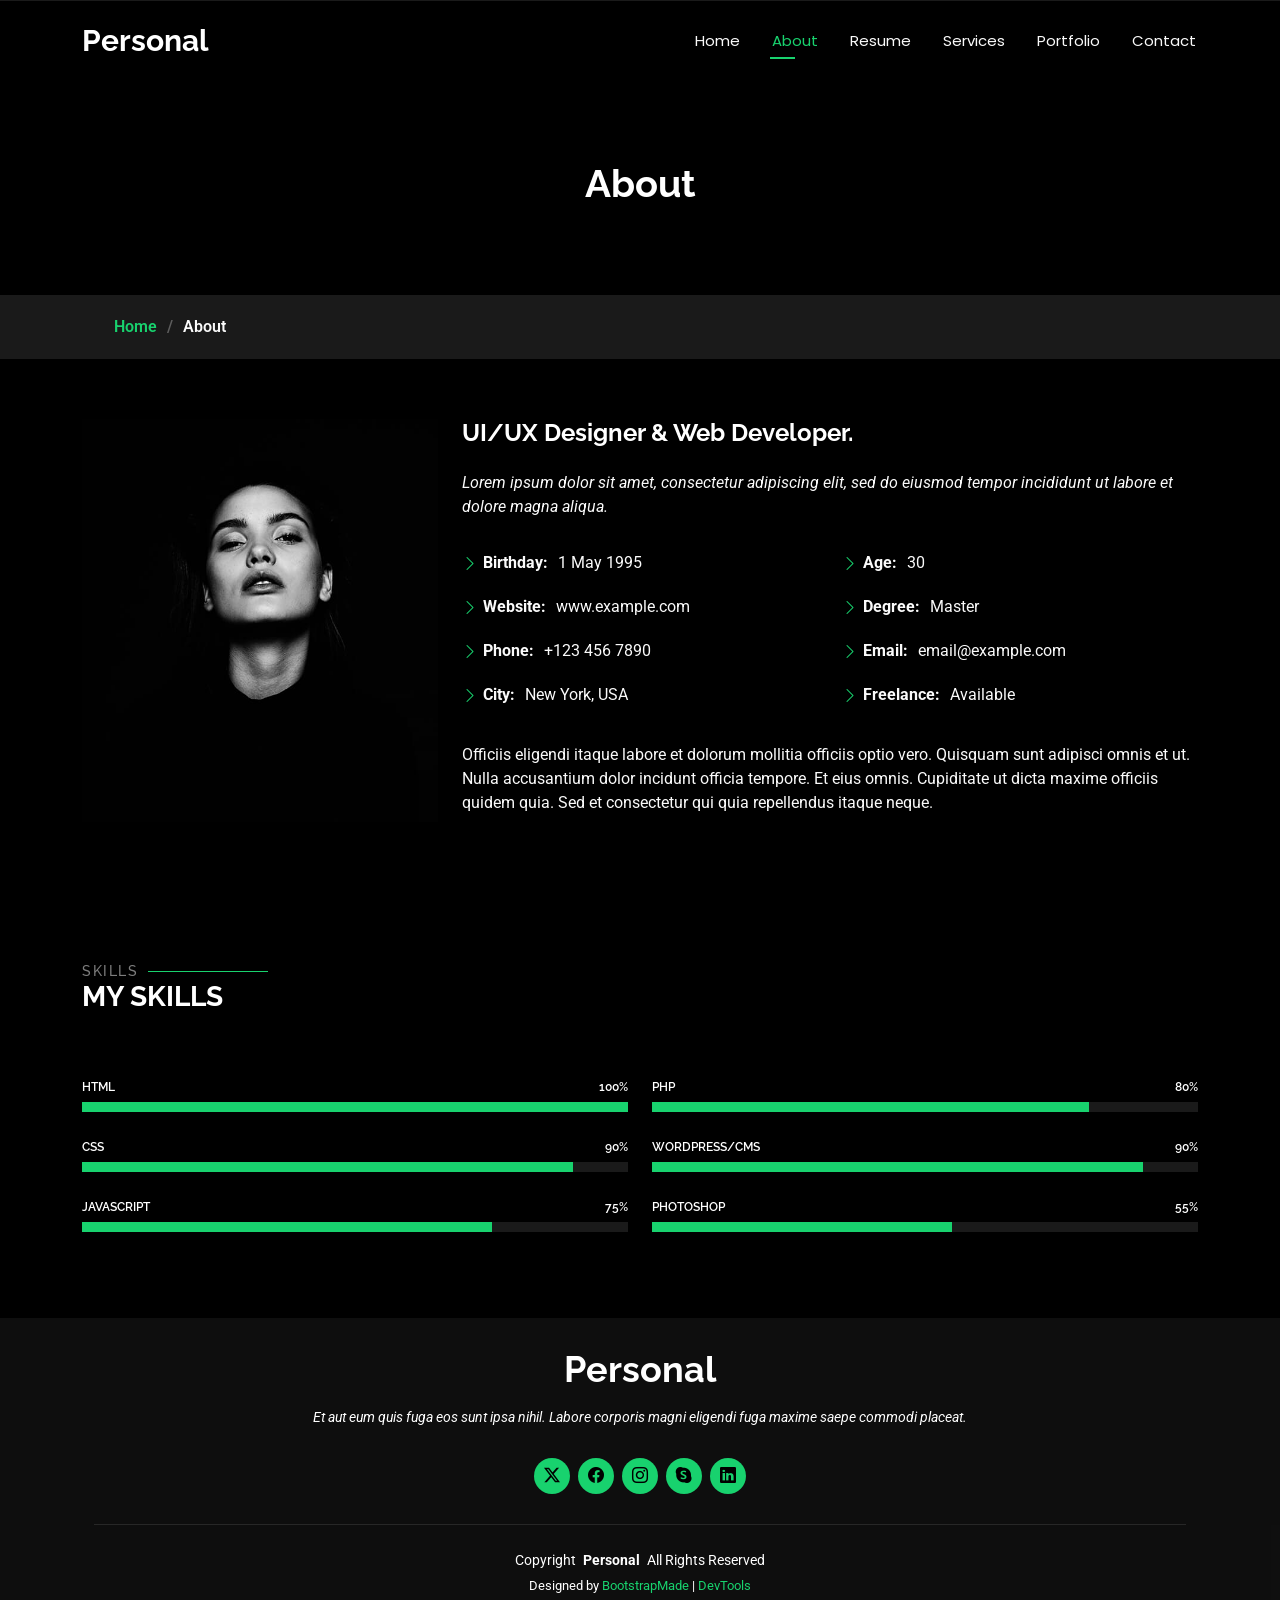
==== about.html @ 93c04d76 "oi; oi; oi" ====
<!DOCTYPE html>
<html lang="en">

<head>
  <meta charset="utf-8">
  <meta content="width=device-width, initial-scale=1.0" name="viewport">
  <title>About - Personal Bootstrap Template</title>
  <meta name="description" content="">
  <meta name="keywords" content="">

  <!-- Favicons -->
  <link href="assets/img/favicon.png" rel="icon">
  <link href="assets/img/apple-touch-icon.png" rel="apple-touch-icon">

  <!-- Fonts -->
  <link href="https://fonts.googleapis.com" rel="preconnect">
  <link href="https://fonts.gstatic.com" rel="preconnect" crossorigin>
  <link href="https://fonts.googleapis.com/css2?family=Roboto:ital,wght@0,100;0,300;0,400;0,500;0,700;0,900;1,100;1,300;1,400;1,500;1,700;1,900&family=Poppins:ital,wght@0,100;0,200;0,300;0,400;0,500;0,600;0,700;0,800;0,900;1,100;1,200;1,300;1,400;1,500;1,600;1,700;1,800;1,900&family=Raleway:ital,wght@0,100;0,200;0,300;0,400;0,500;0,600;0,700;0,800;0,900;1,100;1,200;1,300;1,400;1,500;1,600;1,700;1,800;1,900&display=swap" rel="stylesheet">

  <!-- Vendor CSS Files -->
  <link href="assets/vendor/bootstrap/css/bootstrap.min.css" rel="stylesheet">
  <link href="assets/vendor/bootstrap-icons/bootstrap-icons.css" rel="stylesheet">
  <link href="assets/vendor/aos/aos.css" rel="stylesheet">
  <link href="assets/vendor/swiper/swiper-bundle.min.css" rel="stylesheet">
  <link href="assets/vendor/glightbox/css/glightbox.min.css" rel="stylesheet">

  <!-- Main CSS File -->
  <link href="assets/css/main.css" rel="stylesheet">

  <!-- =======================================================
  * Template Name: Personal
  * Template URL: https://bootstrapmade.com/personal-free-resume-bootstrap-template/
  * Updated: Mar 05 2025 with Bootstrap v5.3.3
  * Author: BootstrapMade.com
  * License: https://bootstrapmade.com/license/
  ======================================================== -->
</head>

<body class="about-page">

  <header id="header" class="header d-flex align-items-center fixed-top">
    <div class="container-fluid container-xl position-relative d-flex align-items-center justify-content-between">

      <a href="index.html" class="logo d-flex align-items-center">
        <!-- Uncomment the line below if you also wish to use an image logo -->
        <!-- <img src="assets/img/logo.webp" alt=""> -->
        <h1 class="sitename">Personal</h1>
      </a>

      <nav id="navmenu" class="navmenu">
        <ul>
          <li><a href="index.html">Home</a></li>
          <li><a href="about.html" class="active">About</a></li>
          <li><a href="resume.html">Resume</a></li>
          <li><a href="services.html">Services</a></li>
          <li><a href="portfolio.html">Portfolio</a></li>
          <li><a href="contact.html">Contact</a></li>
        </ul>
        <i class="mobile-nav-toggle d-xl-none bi bi-list"></i>
      </nav>

    </div>
  </header>

  <main class="main">

    <!-- Page Title -->
    <div class="page-title" data-aos="fade">
      <div class="heading">
        <div class="container">
          <div class="row d-flex justify-content-center text-center">
            <div class="col-lg-8">
              <h1>About</h1>
            </div>
          </div>
        </div>
      </div>
      <nav class="breadcrumbs">
        <div class="container">
          <ol>
            <li><a href="index.html">Home</a></li>
            <li class="current">About</li>
          </ol>
        </div>
      </nav>
    </div><!-- End Page Title -->

    <!-- About Section -->
    <section id="about" class="about section">

      <div class="container" data-aos="fade-up" data-aos-delay="100">

        <div class="row gy-4 justify-content-center">
          <div class="col-lg-4">
            <img src="assets/img/profile-img.jpg" class="img-fluid" alt="">
          </div>
          <div class="col-lg-8 content">
            <h2>UI/UX Designer &amp; Web Developer.</h2>
            <p class="fst-italic py-3">
              Lorem ipsum dolor sit amet, consectetur adipiscing elit, sed do eiusmod tempor incididunt ut labore et dolore
              magna aliqua.
            </p>
            <div class="row">
              <div class="col-lg-6">
                <ul>
                  <li><i class="bi bi-chevron-right"></i> <strong>Birthday:</strong> <span>1 May 1995</span></li>
                  <li><i class="bi bi-chevron-right"></i> <strong>Website:</strong> <span>www.example.com</span></li>
                  <li><i class="bi bi-chevron-right"></i> <strong>Phone:</strong> <span>+123 456 7890</span></li>
                  <li><i class="bi bi-chevron-right"></i> <strong>City:</strong> <span>New York, USA</span></li>
                </ul>
              </div>
              <div class="col-lg-6">
                <ul>
                  <li><i class="bi bi-chevron-right"></i> <strong>Age:</strong> <span>30</span></li>
                  <li><i class="bi bi-chevron-right"></i> <strong>Degree:</strong> <span>Master</span></li>
                  <li><i class="bi bi-chevron-right"></i> <strong>Email:</strong> <span>email@example.com</span></li>
                  <li><i class="bi bi-chevron-right"></i> <strong>Freelance:</strong> <span>Available</span></li>
                </ul>
              </div>
            </div>
            <p class="py-3">
              Officiis eligendi itaque labore et dolorum mollitia officiis optio vero. Quisquam sunt adipisci omnis et ut. Nulla accusantium dolor incidunt officia tempore. Et eius omnis.
              Cupiditate ut dicta maxime officiis quidem quia. Sed et consectetur qui quia repellendus itaque neque.
            </p>
          </div>
        </div>

      </div>

    </section><!-- /About Section -->

    <!-- Skills Section -->
    <section id="skills" class="skills section">

      <!-- Section Title -->
      <div class="container section-title" data-aos="fade-up">
        <h2>Skills</h2>
        <div><span>My</span> <span class="description-title">Skills</span></div>
      </div><!-- End Section Title -->

      <div class="container" data-aos="fade-up" data-aos-delay="100">

        <div class="row skills-content skills-animation">

          <div class="col-lg-6">

            <div class="progress">
              <span class="skill"><span>HTML</span> <i class="val">100%</i></span>
              <div class="progress-bar-wrap">
                <div class="progress-bar" role="progressbar" aria-valuenow="100" aria-valuemin="0" aria-valuemax="100"></div>
              </div>
            </div><!-- End Skills Item -->

            <div class="progress">
              <span class="skill"><span>CSS</span> <i class="val">90%</i></span>
              <div class="progress-bar-wrap">
                <div class="progress-bar" role="progressbar" aria-valuenow="90" aria-valuemin="0" aria-valuemax="100"></div>
              </div>
            </div><!-- End Skills Item -->

            <div class="progress">
              <span class="skill"><span>JavaScript</span> <i class="val">75%</i></span>
              <div class="progress-bar-wrap">
                <div class="progress-bar" role="progressbar" aria-valuenow="75" aria-valuemin="0" aria-valuemax="100"></div>
              </div>
            </div><!-- End Skills Item -->

          </div>

          <div class="col-lg-6">

            <div class="progress">
              <span class="skill"><span>PHP</span> <i class="val">80%</i></span>
              <div class="progress-bar-wrap">
                <div class="progress-bar" role="progressbar" aria-valuenow="80" aria-valuemin="0" aria-valuemax="100"></div>
              </div>
            </div><!-- End Skills Item -->

            <div class="progress">
              <span class="skill"><span>WordPress/CMS</span> <i class="val">90%</i></span>
              <div class="progress-bar-wrap">
                <div class="progress-bar" role="progressbar" aria-valuenow="90" aria-valuemin="0" aria-valuemax="100"></div>
              </div>
            </div><!-- End Skills Item -->

            <div class="progress">
              <span class="skill"><span>Photoshop</span> <i class="val">55%</i></span>
              <div class="progress-bar-wrap">
                <div class="progress-bar" role="progressbar" aria-valuenow="55" aria-valuemin="0" aria-valuemax="100"></div>
              </div>
            </div><!-- End Skills Item -->

          </div>

        </div>

      </div>

    </section><!-- /Skills Section -->

  </main>

  <footer id="footer" class="footer dark-background">
    <div class="container">
      <h3 class="sitename">Personal</h3>
      <p>Et aut eum quis fuga eos sunt ipsa nihil. Labore corporis magni eligendi fuga maxime saepe commodi placeat.</p>
      <div class="social-links d-flex justify-content-center">
        <a href=""><i class="bi bi-twitter-x"></i></a>
        <a href=""><i class="bi bi-facebook"></i></a>
        <a href=""><i class="bi bi-instagram"></i></a>
        <a href=""><i class="bi bi-skype"></i></a>
        <a href=""><i class="bi bi-linkedin"></i></a>
      </div>
      <div class="container">
        <div class="copyright">
          <span>Copyright</span> <strong class="px-1 sitename">Personal</strong> <span>All Rights Reserved</span>
        </div>
        <div class="credits">
          <!-- All the links in the footer should remain intact. -->
          <!-- You can delete the links only if you've purchased the pro version. -->
          <!-- Licensing information: https://bootstrapmade.com/license/ -->
          <!-- Purchase the pro version with working PHP/AJAX contact form: [buy-url] -->
          Designed by <a href="https://bootstrapmade.com/">BootstrapMade</a> | <a href="https://bootstrapmade.com/tools/">DevTools</a>
        </div>
      </div>
    </div>
  </footer>

  <!-- Scroll Top -->
  <a href="#" id="scroll-top" class="scroll-top d-flex align-items-center justify-content-center"><i class="bi bi-arrow-up-short"></i></a>

  <!-- Preloader -->
  <div id="preloader"></div>

  <!-- Vendor JS Files -->
  <script src="assets/vendor/bootstrap/js/bootstrap.bundle.min.js"></script>
  <script src="assets/vendor/php-email-form/validate.js"></script>
  <script src="assets/vendor/aos/aos.js"></script>
  <script src="assets/vendor/typed.js/typed.umd.js"></script>
  <script src="assets/vendor/purecounter/purecounter_vanilla.js"></script>
  <script src="assets/vendor/waypoints/noframework.waypoints.js"></script>
  <script src="assets/vendor/swiper/swiper-bundle.min.js"></script>
  <script src="assets/vendor/glightbox/js/glightbox.min.js"></script>
  <script src="assets/vendor/imagesloaded/imagesloaded.pkgd.min.js"></script>
  <script src="assets/vendor/isotope-layout/isotope.pkgd.min.js"></script>

  <!-- Main JS File -->
  <script src="assets/js/main.js"></script>

</body>

</html>
---- assets/css/main.css ----
/**
* Template Name: Personal
* Template URL: https://bootstrapmade.com/personal-free-resume-bootstrap-template/
* Updated: Mar 05 2025 with Bootstrap v5.3.3
* Author: BootstrapMade.com
* License: https://bootstrapmade.com/license/
*/

/*--------------------------------------------------------------
# Font & Color Variables
# Help: https://bootstrapmade.com/color-system/
--------------------------------------------------------------*/
/* Fonts */
:root {
  --default-font: "Roboto",  system-ui, -apple-system, "Segoe UI", Roboto, "Helvetica Neue", Arial, "Noto Sans", "Liberation Sans", sans-serif, "Apple Color Emoji", "Segoe UI Emoji", "Segoe UI Symbol", "Noto Color Emoji";
  --heading-font: "Raleway",  sans-serif;
  --nav-font: "Poppins",  sans-serif;
}

/* Global Colors - The following color variables are used throughout the website. Updating them here will change the color scheme of the entire website */
:root { 
  --background-color: #000000; /* Background color for the entire website, including individual sections */
  --default-color: #fafafa; /* Default color used for the majority of the text content across the entire website */
  --heading-color: #ffffff; /* Color for headings, subheadings and title throughout the website */
  --accent-color: #18d26e; /* Accent color that represents your brand on the website. It's used for buttons, links, and other elements that need to stand out */
  --surface-color: #1a1a1a; /* The surface color is used as a background of boxed elements within sections, such as cards, icon boxes, or other elements that require a visual separation from the global background. */
  --contrast-color: #000000; /* Contrast color for text, ensuring readability against backgrounds of accent, heading, or default colors. */
}

/* Nav Menu Colors - The following color variables are used specifically for the navigation menu. They are separate from the global colors to allow for more customization options */
:root {
  --nav-color: #fafafa;  /* The default color of the main navmenu links */
  --nav-hover-color: #18d26e; /* Applied to main navmenu links when they are hovered over or active */
  --nav-mobile-background-color: #1a1a1a; /* Used as the background color for mobile navigation menu */
  --nav-dropdown-background-color: #1a1a1a; /* Used as the background color for dropdown items that appear when hovering over primary navigation items */
  --nav-dropdown-color: #fafafa; /* Used for navigation links of the dropdown items in the navigation menu. */
  --nav-dropdown-hover-color: #18d26e; /* Similar to --nav-hover-color, this color is applied to dropdown navigation links when they are hovered over. */
}

/* Color Presets - These classes override global colors when applied to any section or element, providing reuse of the sam color scheme. */

.light-background {
  --background-color: #1a1a1a;
  --surface-color: #343434;
}

.dark-background {
  --background-color: rgba(15, 15, 15, 0.975);
  --default-color: #ffffff;
  --heading-color: #ffffff;
  --surface-color: #292929f9;
  --contrast-color: #000000;
}

/* Smooth scroll */
:root {
  scroll-behavior: smooth;
}

/*--------------------------------------------------------------
# General Styling & Shared Classes
--------------------------------------------------------------*/
body {
  color: var(--default-color);
  background-color: var(--background-color);
  font-family: var(--default-font);
}

a {
  color: var(--accent-color);
  text-decoration: none;
  transition: 0.3s;
}

a:hover {
  color: color-mix(in srgb, var(--accent-color), transparent 25%);
  text-decoration: none;
}

h1,
h2,
h3,
h4,
h5,
h6 {
  color: var(--heading-color);
  font-family: var(--heading-font);
}

/* PHP Email Form Messages
------------------------------*/
.php-email-form .error-message {
  display: none;
  background: #df1529;
  color: #ffffff;
  text-align: left;
  padding: 15px;
  margin-bottom: 24px;
  font-weight: 600;
}

.php-email-form .sent-message {
  display: none;
  color: #ffffff;
  background: #059652;
  text-align: center;
  padding: 15px;
  margin-bottom: 24px;
  font-weight: 600;
}

.php-email-form .loading {
  display: none;
  background: var(--surface-color);
  text-align: center;
  padding: 15px;
  margin-bottom: 24px;
}

.php-email-form .loading:before {
  content: "";
  display: inline-block;
  border-radius: 50%;
  width: 24px;
  height: 24px;
  margin: 0 10px -6px 0;
  border: 3px solid var(--accent-color);
  border-top-color: var(--surface-color);
  animation: php-email-form-loading 1s linear infinite;
}

@keyframes php-email-form-loading {
  0% {
    transform: rotate(0deg);
  }

  100% {
    transform: rotate(360deg);
  }
}

/*--------------------------------------------------------------
# Global Header
--------------------------------------------------------------*/
.header {
  --background-color: rgba(0, 0, 0, 0);
  color: var(--default-color);
  background-color: var(--background-color);
  padding: 15px 0;
  transition: all 0.5s;
  z-index: 997;
}

.header .logo {
  line-height: 1;
}

.header .logo img {
  max-height: 32px;
  margin-right: 8px;
}

.header .logo h1 {
  font-size: 30px;
  margin: 0;
  font-weight: 700;
  color: var(--heading-color);
}

.scrolled .header {
  box-shadow: 0px 0 18px rgba(0, 0, 0, 0.1);
}

/* Global Header on Scroll
------------------------------*/
.scrolled .header {
  --background-color: rgba(0, 0, 0, 0.8);
}

/*--------------------------------------------------------------
# Navigation Menu
--------------------------------------------------------------*/
/* Desktop Navigation */
@media (min-width: 1200px) {
  .navmenu {
    padding: 0;
  }

  .navmenu ul {
    margin: 0;
    padding: 0;
    display: flex;
    list-style: none;
    align-items: center;
  }

  .navmenu li {
    position: relative;
  }

  .navmenu>ul>li {
    white-space: nowrap;
    padding: 15px 14px;
  }

  .navmenu>ul>li:last-child {
    padding-right: 0;
  }

  .navmenu a,
  .navmenu a:focus {
    color: var(--nav-color);
    font-size: 15px;
    padding: 0 2px;
    font-family: var(--nav-font);
    font-weight: 400;
    display: flex;
    align-items: center;
    justify-content: space-between;
    white-space: nowrap;
    transition: 0.3s;
    position: relative;
  }

  .navmenu a i,
  .navmenu a:focus i {
    font-size: 12px;
    line-height: 0;
    margin-left: 5px;
    transition: 0.3s;
  }

  .navmenu>ul>li>a:before {
    content: "";
    position: absolute;
    height: 2px;
    bottom: -6px;
    left: 0;
    background-color: var(--nav-hover-color);
    visibility: hidden;
    width: 0px;
    transition: all 0.3s ease-in-out 0s;
  }

  .navmenu a:hover:before,
  .navmenu li:hover>a:before,
  .navmenu .active:before {
    visibility: visible;
    width: 25px;
  }

  .navmenu li:hover>a,
  .navmenu .active,
  .navmenu .active:focus {
    color: var(--nav-hover-color);
  }

  .navmenu .dropdown ul {
    margin: 0;
    padding: 10px 0;
    background: var(--nav-dropdown-background-color);
    display: block;
    position: absolute;
    visibility: hidden;
    left: 14px;
    top: 130%;
    opacity: 0;
    transition: 0.3s;
    border-radius: 4px;
    z-index: 99;
    box-shadow: 0px 0px 30px rgba(0, 0, 0, 0.1);
  }

  .navmenu .dropdown ul li {
    min-width: 200px;
  }

  .navmenu .dropdown ul a {
    padding: 10px 20px;
    font-size: 15px;
    text-transform: none;
    color: var(--nav-dropdown-color);
  }

  .navmenu .dropdown ul a i {
    font-size: 12px;
  }

  .navmenu .dropdown ul a:hover,
  .navmenu .dropdown ul .active:hover,
  .navmenu .dropdown ul li:hover>a {
    color: var(--nav-dropdown-hover-color);
  }

  .navmenu .dropdown:hover>ul {
    opacity: 1;
    top: 100%;
    visibility: visible;
  }

  .navmenu .dropdown .dropdown ul {
    top: 0;
    left: -90%;
    visibility: hidden;
  }

  .navmenu .dropdown .dropdown:hover>ul {
    opacity: 1;
    top: 0;
    left: -100%;
    visibility: visible;
  }
}

/* Mobile Navigation */
@media (max-width: 1199px) {
  .mobile-nav-toggle {
    color: var(--nav-color);
    font-size: 28px;
    line-height: 0;
    margin-right: 10px;
    cursor: pointer;
    transition: color 0.3s;
  }

  .navmenu {
    padding: 0;
    z-index: 9997;
  }

  .navmenu ul {
    display: none;
    list-style: none;
    position: absolute;
    inset: 60px 20px 20px 20px;
    padding: 10px 0;
    margin: 0;
    border-radius: 6px;
    background-color: var(--nav-mobile-background-color);
    border: 1px solid color-mix(in srgb, var(--default-color), transparent 90%);
    box-shadow: none;
    overflow-y: auto;
    transition: 0.3s;
    z-index: 9998;
  }

  .navmenu a,
  .navmenu a:focus {
    color: var(--nav-dropdown-color);
    padding: 10px 20px;
    font-family: var(--nav-font);
    font-size: 17px;
    font-weight: 500;
    display: flex;
    align-items: center;
    justify-content: space-between;
    white-space: nowrap;
    transition: 0.3s;
  }

  .navmenu a i,
  .navmenu a:focus i {
    font-size: 12px;
    line-height: 0;
    margin-left: 5px;
    width: 30px;
    height: 30px;
    display: flex;
    align-items: center;
    justify-content: center;
    border-radius: 50%;
    transition: 0.3s;
    background-color: color-mix(in srgb, var(--accent-color), transparent 90%);
  }

  .navmenu a i:hover,
  .navmenu a:focus i:hover {
    background-color: var(--accent-color);
    color: var(--contrast-color);
  }

  .navmenu a:hover,
  .navmenu .active,
  .navmenu .active:focus {
    color: var(--nav-dropdown-hover-color);
  }

  .navmenu .active i,
  .navmenu .active:focus i {
    background-color: var(--accent-color);
    color: var(--contrast-color);
    transform: rotate(180deg);
  }

  .navmenu .dropdown ul {
    position: static;
    display: none;
    z-index: 99;
    padding: 10px 0;
    margin: 10px 20px;
    background-color: var(--nav-dropdown-background-color);
    transition: all 0.5s ease-in-out;
  }

  .navmenu .dropdown ul ul {
    background-color: rgba(33, 37, 41, 0.1);
  }

  .navmenu .dropdown>.dropdown-active {
    display: block;
    background-color: rgba(33, 37, 41, 0.03);
  }

  .mobile-nav-active {
    overflow: hidden;
  }

  .mobile-nav-active .mobile-nav-toggle {
    color: #fff;
    position: absolute;
    font-size: 32px;
    top: 15px;
    right: 15px;
    margin-right: 0;
    z-index: 9999;
  }

  .mobile-nav-active .navmenu {
    position: fixed;
    overflow: hidden;
    inset: 0;
    background: rgba(33, 37, 41, 0.8);
    transition: 0.3s;
  }

  .mobile-nav-active .navmenu>ul {
    display: block;
  }
}

/*--------------------------------------------------------------
# Global Footer
--------------------------------------------------------------*/
.footer {
  color: var(--default-color);
  background-color: var(--background-color);
  font-size: 14px;
  text-align: center;
  padding: 30px 0;
  position: relative;
}

.footer h3 {
  font-size: 36px;
  font-weight: 700;
  position: relative;
  padding: 0;
  margin: 0 0 15px 0;
}

.footer p {
  font-size: 15;
  font-style: italic;
  padding: 0;
  margin: 0 0 30px 0;
}

.footer .social-links {
  margin: 0 0 30px 0;
}

.footer .social-links a {
  font-size: 16px;
  display: flex;
  align-items: center;
  justify-content: center;
  background: var(--accent-color);
  color: var(--contrast-color);
  line-height: 1;
  margin: 0 4px;
  border-radius: 50%;
  text-align: center;
  width: 36px;
  height: 36px;
  transition: 0.3s;
}

.footer .social-links a:hover {
  background: color-mix(in srgb, var(--accent-color), transparent 20%);
  text-decoration: none;
}

.footer .copyright {
  padding-top: 25px;
  border-top: 1px solid color-mix(in srgb, var(--default-color), transparent 90%);
}

.footer .credits {
  font-size: 13px;
  padding-top: 5px;
}

/*--------------------------------------------------------------
# Preloader
--------------------------------------------------------------*/
#preloader {
  position: fixed;
  inset: 0;
  z-index: 999999;
  overflow: hidden;
  background: var(--background-color);
  transition: all 0.6s ease-out;
}

#preloader:before {
  content: "";
  position: fixed;
  top: calc(50% - 30px);
  left: calc(50% - 30px);
  border: 6px solid #ffffff;
  border-color: var(--accent-color) transparent var(--accent-color) transparent;
  border-radius: 50%;
  width: 60px;
  height: 60px;
  animation: animate-preloader 1.5s linear infinite;
}

@keyframes animate-preloader {
  0% {
    transform: rotate(0deg);
  }

  100% {
    transform: rotate(360deg);
  }
}

/*--------------------------------------------------------------
# Scroll Top Button
--------------------------------------------------------------*/
.scroll-top {
  position: fixed;
  visibility: hidden;
  opacity: 0;
  right: 15px;
  bottom: -15px;
  z-index: 99999;
  background-color: var(--accent-color);
  width: 44px;
  height: 44px;
  border-radius: 50px;
  transition: all 0.4s;
}

.scroll-top i {
  font-size: 24px;
  color: var(--contrast-color);
  line-height: 0;
}

.scroll-top:hover {
  background-color: color-mix(in srgb, var(--accent-color), transparent 20%);
  color: var(--contrast-color);
}

.scroll-top.active {
  visibility: visible;
  opacity: 1;
  bottom: 15px;
}

/*--------------------------------------------------------------
# Disable aos animation delay on mobile devices
--------------------------------------------------------------*/
@media screen and (max-width: 768px) {
  [data-aos-delay] {
    transition-delay: 0 !important;
  }
}

/*--------------------------------------------------------------
# Global Page Titles & Breadcrumbs
--------------------------------------------------------------*/
.page-title {
  color: var(--default-color);
  background-color: var(--background-color);
  position: relative;
}

.page-title .heading {
  padding: 160px 0 80px 0;
  border-top: 1px solid color-mix(in srgb, var(--default-color), transparent 90%);
}

.page-title .heading h1 {
  font-size: 38px;
  font-weight: 700;
}

.page-title nav {
  background-color: color-mix(in srgb, var(--default-color), transparent 90%);
  padding: 20px 0;
}

.page-title nav ol {
  display: flex;
  flex-wrap: wrap;
  list-style: none;
  margin: 0;
  font-size: 16px;
  font-weight: 600;
}

.page-title nav ol li+li {
  padding-left: 10px;
}

.page-title nav ol li+li::before {
  content: "/";
  display: inline-block;
  padding-right: 10px;
  color: color-mix(in srgb, var(--default-color), transparent 70%);
}

/*--------------------------------------------------------------
# Global Sections
--------------------------------------------------------------*/
section,
.section {
  color: var(--default-color);
  background-color: var(--background-color);
  padding: 60px 0;
  scroll-margin-top: 100px;
  overflow: clip;
}

@media (max-width: 1199px) {

  section,
  .section {
    scroll-margin-top: 66px;
  }
}

/*--------------------------------------------------------------
# Global Section Titles
--------------------------------------------------------------*/
.section-title {
  padding-bottom: 60px;
  position: relative;
}

.section-title h2 {
  font-size: 14px;
  font-weight: 500;
  padding: 0;
  line-height: 1px;
  margin: 0;
  letter-spacing: 1.5px;
  text-transform: uppercase;
  color: color-mix(in srgb, var(--default-color), transparent 50%);
  position: relative;
}

.section-title h2::after {
  content: "";
  width: 120px;
  height: 1px;
  display: inline-block;
  background: var(--accent-color);
  margin: 4px 10px;
}

.section-title div {
  color: var(--heading-color);
  margin: 0;
  margin: 0;
  font-size: 28px;
  font-weight: 700;
  text-transform: uppercase;
  font-family: var(--heading-font);
}

/*--------------------------------------------------------------
# Hero Section
--------------------------------------------------------------*/
.hero {
  width: 100%;
  min-height: 100vh;
  position: relative;
  padding: 80px 0;
  display: flex;
  align-items: center;
  justify-content: center;
}

.hero img {
  position: absolute;
  inset: 0;
  display: block;
  width: 100%;
  height: 100%;
  object-fit: cover;
  z-index: 1;
}

.hero .container {
  position: relative;
  z-index: 3;
}

.hero h2 {
  margin: 0;
  font-size: 64px;
  font-weight: 700;
}

.hero p {
  margin: 5px 0 0 0;
  font-size: 26px;
}

.hero p span {
  letter-spacing: 1px;
  border-bottom: 2px solid var(--accent-color);
}

.hero .social-links {
  margin-top: 25px;
}

.hero .social-links a {
  background-color: color-mix(in srgb, var(--default-color), transparent 90%);
  color: var(--default-color);
  font-size: 14px;
  width: 40px;
  height: 40px;
  border-radius: 50px;
  display: inline-flex;
  align-items: center;
  justify-content: center;
  margin-right: 20px;
  transition: 0.3s;
}

.hero .social-links a:hover {
  background-color: var(--accent-color);
}

@media (max-width: 768px) {
  .hero h2 {
    font-size: 32px;
  }

  .hero p {
    font-size: 20px;
  }
}

/*--------------------------------------------------------------
# About Section
--------------------------------------------------------------*/
.about .content h2 {
  font-weight: 700;
  font-size: 24px;
}

.about .content ul {
  list-style: none;
  padding: 0;
}

.about .content ul li {
  margin-bottom: 20px;
  display: flex;
  align-items: center;
}

.about .content ul strong {
  margin-right: 10px;
}

.about .content ul i {
  font-size: 16px;
  margin-right: 5px;
  color: var(--accent-color);
  line-height: 0;
}

/*--------------------------------------------------------------
# Stats Section
--------------------------------------------------------------*/
.stats i {
  background-color: var(--surface-color);
  color: var(--accent-color);
  box-shadow: 0px 2px 25px rgba(0, 0, 0, 0.1);
  width: 54px;
  height: 54px;
  font-size: 24px;
  border-radius: 50px;
  border: 2px solid var(--background-color);
  display: inline-flex;
  align-items: center;
  justify-content: center;
  position: relative;
  z-index: 1;
}

.stats .stats-item {
  background-color: var(--surface-color);
  margin-top: -27px;
  padding: 30px 30px 25px 30px;
  width: 100%;
  position: relative;
  text-align: center;
  box-shadow: 0px 2px 35px rgba(0, 0, 0, 0.1);
  border-radius: 4px;
  z-index: 0;
}

.stats .stats-item span {
  font-size: 36px;
  display: block;
  font-weight: 700;
  color: color-mix(in srgb, var(--default-color), transparent 20%);
}

.stats .stats-item p {
  padding: 0;
  margin: 0;
  font-family: var(--heading-font);
  font-size: 16px;
}

/*--------------------------------------------------------------
# Skills Section
--------------------------------------------------------------*/
.skills .progress {
  height: 60px;
  display: block;
  background: none;
  border-radius: 0;
}

.skills .progress .skill {
  color: var(--heading-color);
  padding: 0;
  margin: 0 0 6px 0;
  text-transform: uppercase;
  display: block;
  font-weight: 600;
  font-family: var(--heading-font);
}

.skills .progress .skill .val {
  float: right;
  font-style: normal;
}

.skills .progress-bar-wrap {
  background: color-mix(in srgb, var(--default-color), transparent 90%);
  height: 10px;
}

.skills .progress-bar {
  width: 1px;
  height: 10px;
  transition: 0.9s;
  background-color: var(--accent-color);
}

/*--------------------------------------------------------------
# Interests Section
--------------------------------------------------------------*/
.interests .features-item {
  background-color: var(--surface-color);
  display: flex;
  align-items: center;
  padding: 20px;
  transition: 0.3s;
  border: 1px solid color-mix(in srgb, var(--default-color), transparent 90%);
  position: relative;
}

.interests .features-item i {
  font-size: 32px;
  padding-right: 10px;
  line-height: 0;
}

.interests .features-item h3 {
  font-weight: 700;
  margin: 0;
  padding: 0;
  line-height: 1;
  font-size: 16px;
}

.interests .features-item h3 a {
  color: var(--heading-color);
  transition: 0.3s;
}

.interests .features-item:hover {
  border-color: var(--accent-color);
}

.interests .features-item:hover h3 a {
  color: var(--accent-color);
}

/*--------------------------------------------------------------
# Testimonials Section
--------------------------------------------------------------*/
.testimonials .testimonials-carousel,
.testimonials .testimonials-slider {
  overflow: hidden;
}

.testimonials .testimonial-item {
  box-sizing: content-box;
  min-height: 320px;
}

.testimonials .testimonial-item .testimonial-img {
  width: 90px;
  border-radius: 50%;
  margin: -40px 0 0 40px;
  position: relative;
  z-index: 2;
  border: 6px solid var(--background-color);
}

.testimonials .testimonial-item h3 {
  font-size: 18px;
  font-weight: bold;
  margin: 10px 0 5px 45px;
}

.testimonials .testimonial-item h4 {
  font-size: 14px;
  color: color-mix(in srgb, var(--default-color), transparent 20%);
  margin: 0 0 0 45px;
}

.testimonials .testimonial-item .quote-icon-left,
.testimonials .testimonial-item .quote-icon-right {
  color: color-mix(in srgb, var(--accent-color), transparent 50%);
  font-size: 26px;
  line-height: 0;
}

.testimonials .testimonial-item .quote-icon-left {
  display: inline-block;
  left: -5px;
  position: relative;
}

.testimonials .testimonial-item .quote-icon-right {
  display: inline-block;
  right: -5px;
  position: relative;
  top: 10px;
  transform: scale(-1, -1);
}

.testimonials .testimonial-item p {
  font-style: italic;
  margin: 0 15px 0 15px;
  padding: 20px 20px 60px 20px;
  background: var(--surface-color);
  border-radius: 6px;
  position: relative;
  z-index: 1;
}

.testimonials .swiper-wrapper {
  height: auto;
}

.testimonials .swiper-pagination {
  margin-top: 20px;
  position: relative;
}

.testimonials .swiper-pagination .swiper-pagination-bullet {
  width: 12px;
  height: 12px;
  background-color: var(--background-color);
  opacity: 1;
  border: 1px solid var(--accent-color);
}

.testimonials .swiper-pagination .swiper-pagination-bullet-active {
  background-color: var(--accent-color);
}

/*--------------------------------------------------------------
# Resume Section
--------------------------------------------------------------*/
.resume .resume-title {
  color: var(--heading-color);
  font-size: 26px;
  font-weight: 700;
  margin-top: 20px;
  margin-bottom: 20px;
}

.resume .resume-item {
  padding: 0 0 20px 20px;
  margin-top: -2px;
  border-left: 2px solid var(--accent-color);
  position: relative;
}

.resume .resume-item h4 {
  line-height: 18px;
  font-size: 18px;
  font-weight: 600;
  text-transform: uppercase;
  color: color-mix(in srgb, var(--default-color), transparent 20%);
  margin-bottom: 10px;
}

.resume .resume-item h5 {
  font-size: 16px;
  padding: 5px 15px;
  display: inline-block;
  font-weight: 600;
  margin-bottom: 10px;
}

.resume .resume-item ul {
  padding-left: 20px;
}

.resume .resume-item ul li {
  padding-bottom: 10px;
}

.resume .resume-item:last-child {
  padding-bottom: 0;
}

.resume .resume-item::before {
  content: "";
  position: absolute;
  width: 16px;
  height: 16px;
  border-radius: 50px;
  left: -9px;
  top: 0;
  background: var(--background-color);
  border: 2px solid var(--accent-color);
}

/*--------------------------------------------------------------
# Services Section
--------------------------------------------------------------*/
.services .service-item {
  background-color: var(--surface-color);
  text-align: center;
  padding: 80px 20px;
  transition: all ease-in-out 0.3s;
  height: 100%;
}

.services .service-item .icon {
  margin: 0 auto;
  width: 64px;
  height: 64px;
  background: var(--accent-color);
  border-radius: 4px;
  display: flex;
  align-items: center;
  justify-content: center;
  margin-bottom: 20px;
  transition: 0.3s;
  transform-style: preserve-3d;
}

.services .service-item .icon i {
  color: var(--contrast-color);
  font-size: 28px;
  transition: ease-in-out 0.3s;
}

.services .service-item .icon::before {
  position: absolute;
  content: "";
  left: -8px;
  top: -8px;
  height: 100%;
  width: 100%;
  background: color-mix(in srgb, var(--accent-color), transparent 80%);
  border-radius: 5px;
  transition: all 0.3s ease-out 0s;
  transform: translateZ(-1px);
}

.services .service-item h3 {
  font-weight: 700;
  margin: 10px 0 15px 0;
  font-size: 22px;
}

.services .service-item p {
  line-height: 24px;
  font-size: 14px;
  margin-bottom: 0;
}

.services .service-item:hover {
  background: var(--accent-color);
  border-color: var(--accent-color);
}

.services .service-item:hover .icon {
  background: var(--surface-color);
}

.services .service-item:hover .icon i {
  color: var(--accent-color);
}

.services .service-item:hover .icon::before {
  background: color-mix(in srgb, var(--background-color), transparent 70%);
}

.services .service-item:hover h3,
.services .service-item:hover p {
  color: var(--contrast-color);
}

/*--------------------------------------------------------------
# Service Details Section
--------------------------------------------------------------*/
.service-details .services-list {
  background-color: var(--surface-color);
  padding: 10px 30px;
  border: 1px solid color-mix(in srgb, var(--default-color), transparent 90%);
  margin-bottom: 20px;
}

.service-details .services-list a {
  display: block;
  line-height: 1;
  padding: 8px 0 8px 15px;
  border-left: 3px solid color-mix(in srgb, var(--default-color), transparent 70%);
  margin: 20px 0;
  color: color-mix(in srgb, var(--default-color), transparent 20%);
  transition: 0.3s;
}

.service-details .services-list a.active {
  color: var(--heading-color);
  font-weight: 700;
  border-color: var(--accent-color);
}

.service-details .services-list a:hover {
  border-color: var(--accent-color);
}

.service-details .services-img {
  margin-bottom: 20px;
}

.service-details h3 {
  font-size: 26px;
  font-weight: 700;
}

.service-details h4 {
  font-size: 20px;
  font-weight: 700;
}

.service-details p {
  font-size: 15px;
}

.service-details ul {
  list-style: none;
  padding: 0;
  font-size: 15px;
}

.service-details ul li {
  padding: 5px 0;
  display: flex;
  align-items: center;
}

.service-details ul i {
  font-size: 20px;
  margin-right: 8px;
  color: var(--accent-color);
}

/*--------------------------------------------------------------
# Portfolio Section
--------------------------------------------------------------*/
.portfolio .portfolio-filters {
  padding: 0;
  margin: 0 auto 20px auto;
  list-style: none;
  text-align: center;
}

.portfolio .portfolio-filters li {
  cursor: pointer;
  display: inline-block;
  padding: 0;
  font-size: 18px;
  font-weight: 500;
  margin: 0 10px;
  line-height: 1;
  margin-bottom: 5px;
  transition: all 0.3s ease-in-out;
}

.portfolio .portfolio-filters li:hover,
.portfolio .portfolio-filters li.filter-active {
  color: var(--accent-color);
}

.portfolio .portfolio-filters li:first-child {
  margin-left: 0;
}

.portfolio .portfolio-filters li:last-child {
  margin-right: 0;
}

@media (max-width: 575px) {
  .portfolio .portfolio-filters li {
    font-size: 14px;
    margin: 0 5px;
  }
}

.portfolio .portfolio-content {
  position: relative;
  overflow: hidden;
}

.portfolio .portfolio-content img {
  transition: 0.3s;
}

.portfolio .portfolio-content .portfolio-info {
  opacity: 0;
  position: absolute;
  inset: 0;
  z-index: 3;
  transition: all ease-in-out 0.3s;
  background: rgba(0, 0, 0, 0.6);
  padding: 15px;
}

.portfolio .portfolio-content .portfolio-info h4 {
  font-size: 14px;
  padding: 5px 10px;
  font-weight: 400;
  color: #ffffff;
  display: inline-block;
  background-color: var(--accent-color);
}

.portfolio .portfolio-content .portfolio-info p {
  position: absolute;
  bottom: 10px;
  text-align: center;
  display: inline-block;
  left: 0;
  right: 0;
  font-size: 16px;
  font-weight: 600;
  color: rgba(255, 255, 255, 0.8);
}

.portfolio .portfolio-content .portfolio-info .preview-link,
.portfolio .portfolio-content .portfolio-info .details-link {
  position: absolute;
  left: calc(50% - 40px);
  font-size: 26px;
  top: calc(50% - 14px);
  color: #fff;
  transition: 0.3s;
  line-height: 1.2;
}

.portfolio .portfolio-content .portfolio-info .preview-link:hover,
.portfolio .portfolio-content .portfolio-info .details-link:hover {
  color: var(--accent-color);
}

.portfolio .portfolio-content .portfolio-info .details-link {
  left: 50%;
  font-size: 34px;
  line-height: 0;
}

.portfolio .portfolio-content:hover .portfolio-info {
  opacity: 1;
}

.portfolio .portfolio-content:hover img {
  transform: scale(1.1);
}

/*--------------------------------------------------------------
# Portfolio Details Section
--------------------------------------------------------------*/
.portfolio-details .portfolio-details-slider img {
  width: 100%;
}

.portfolio-details .portfolio-details-slider .swiper-pagination {
  margin-top: 20px;
  position: relative;
}

.portfolio-details .portfolio-details-slider .swiper-pagination .swiper-pagination-bullet {
  width: 12px;
  height: 12px;
  background-color: color-mix(in srgb, var(--default-color), transparent 85%);
  opacity: 1;
}

.portfolio-details .portfolio-details-slider .swiper-pagination .swiper-pagination-bullet-active {
  background-color: var(--accent-color);
}

.portfolio-details .portfolio-info {
  background-color: var(--surface-color);
  padding: 30px;
  box-shadow: 0px 0 30px rgba(0, 0, 0, 0.1);
}

.portfolio-details .portfolio-info h3 {
  font-size: 22px;
  font-weight: 700;
  margin-bottom: 20px;
  padding-bottom: 20px;
  border-bottom: 1px solid color-mix(in srgb, var(--default-color), transparent 85%);
}

.portfolio-details .portfolio-info ul {
  list-style: none;
  padding: 0;
  font-size: 15px;
}

.portfolio-details .portfolio-info ul li+li {
  margin-top: 10px;
}

.portfolio-details .portfolio-description {
  padding-top: 30px;
}

.portfolio-details .portfolio-description h2 {
  font-size: 26px;
  font-weight: 700;
  margin-bottom: 20px;
}

.portfolio-details .portfolio-description p {
  padding: 0;
  color: color-mix(in srgb, var(--default-color), transparent 30%);
}

/*--------------------------------------------------------------
# Starter Section Section
--------------------------------------------------------------*/
.starter-section {
  /* Add your styles here */
}

/*--------------------------------------------------------------
# Contact Section
--------------------------------------------------------------*/
.contact .info-item {
  box-shadow: 0px 0px 20px rgba(0, 0, 0, 0.1);
  padding: 20px 30px;
}

.contact .info-item .icon {
  color: var(--contrast-color);
  background-color: var(--accent-color);
  width: 56px;
  height: 56px;
  font-size: 24px;
  display: flex;
  justify-content: center;
  align-items: center;
  transition: all 0.3s ease-in-out;
  border-radius: 50%;
  margin-right: 15px;
}

.contact .info-item h3 {
  font-size: 18px;
  font-weight: 700;
  margin: 0 0 2px 0;
}

.contact .info-item p {
  padding: 0;
  margin-bottom: 0;
  font-size: 14px;
}

.contact .info-item .social-links a {
  font-size: 24px;
  display: inline-block;
  line-height: 1;
  margin: 4px 6px 0 0;
  transition: 0.3s;
  color: color-mix(in srgb, var(--default-color), transparent 50%);
}

.contact .info-item .social-links a:hover {
  color: var(--accent-color);
}

.contact .php-email-form {
  box-shadow: 0px 0px 20px rgba(0, 0, 0, 0.1);
  padding: 30px;
  margin-top: 30px;
}

@media (max-width: 575px) {
  .contact .php-email-form {
    padding: 20px;
  }
}

.contact .php-email-form input[type=text],
.contact .php-email-form input[type=email],
.contact .php-email-form textarea {
  color: var(--default-color);
  background-color: color-mix(in srgb, var(--background-color), transparent 50%);
  border-color: color-mix(in srgb, var(--default-color), transparent 80%);
  font-size: 14px;
  padding: 10px 15px;
  box-shadow: none;
  border-radius: 0;
}

.contact .php-email-form input[type=text]:focus,
.contact .php-email-form input[type=email]:focus,
.contact .php-email-form textarea:focus {
  border-color: var(--accent-color);
}

.contact .php-email-form input[type=text]::placeholder,
.contact .php-email-form input[type=email]::placeholder,
.contact .php-email-form textarea::placeholder {
  color: color-mix(in srgb, var(--default-color), transparent 70%);
}

.contact .php-email-form button[type=submit] {
  color: var(--contrast-color);
  background: var(--accent-color);
  border: 0;
  padding: 10px 30px;
  transition: 0.4s;
  border-radius: 50px;
}

.contact .php-email-form button[type=submit]:hover {
  background: color-mix(in srgb, var(--accent-color), transparent 20%);
}
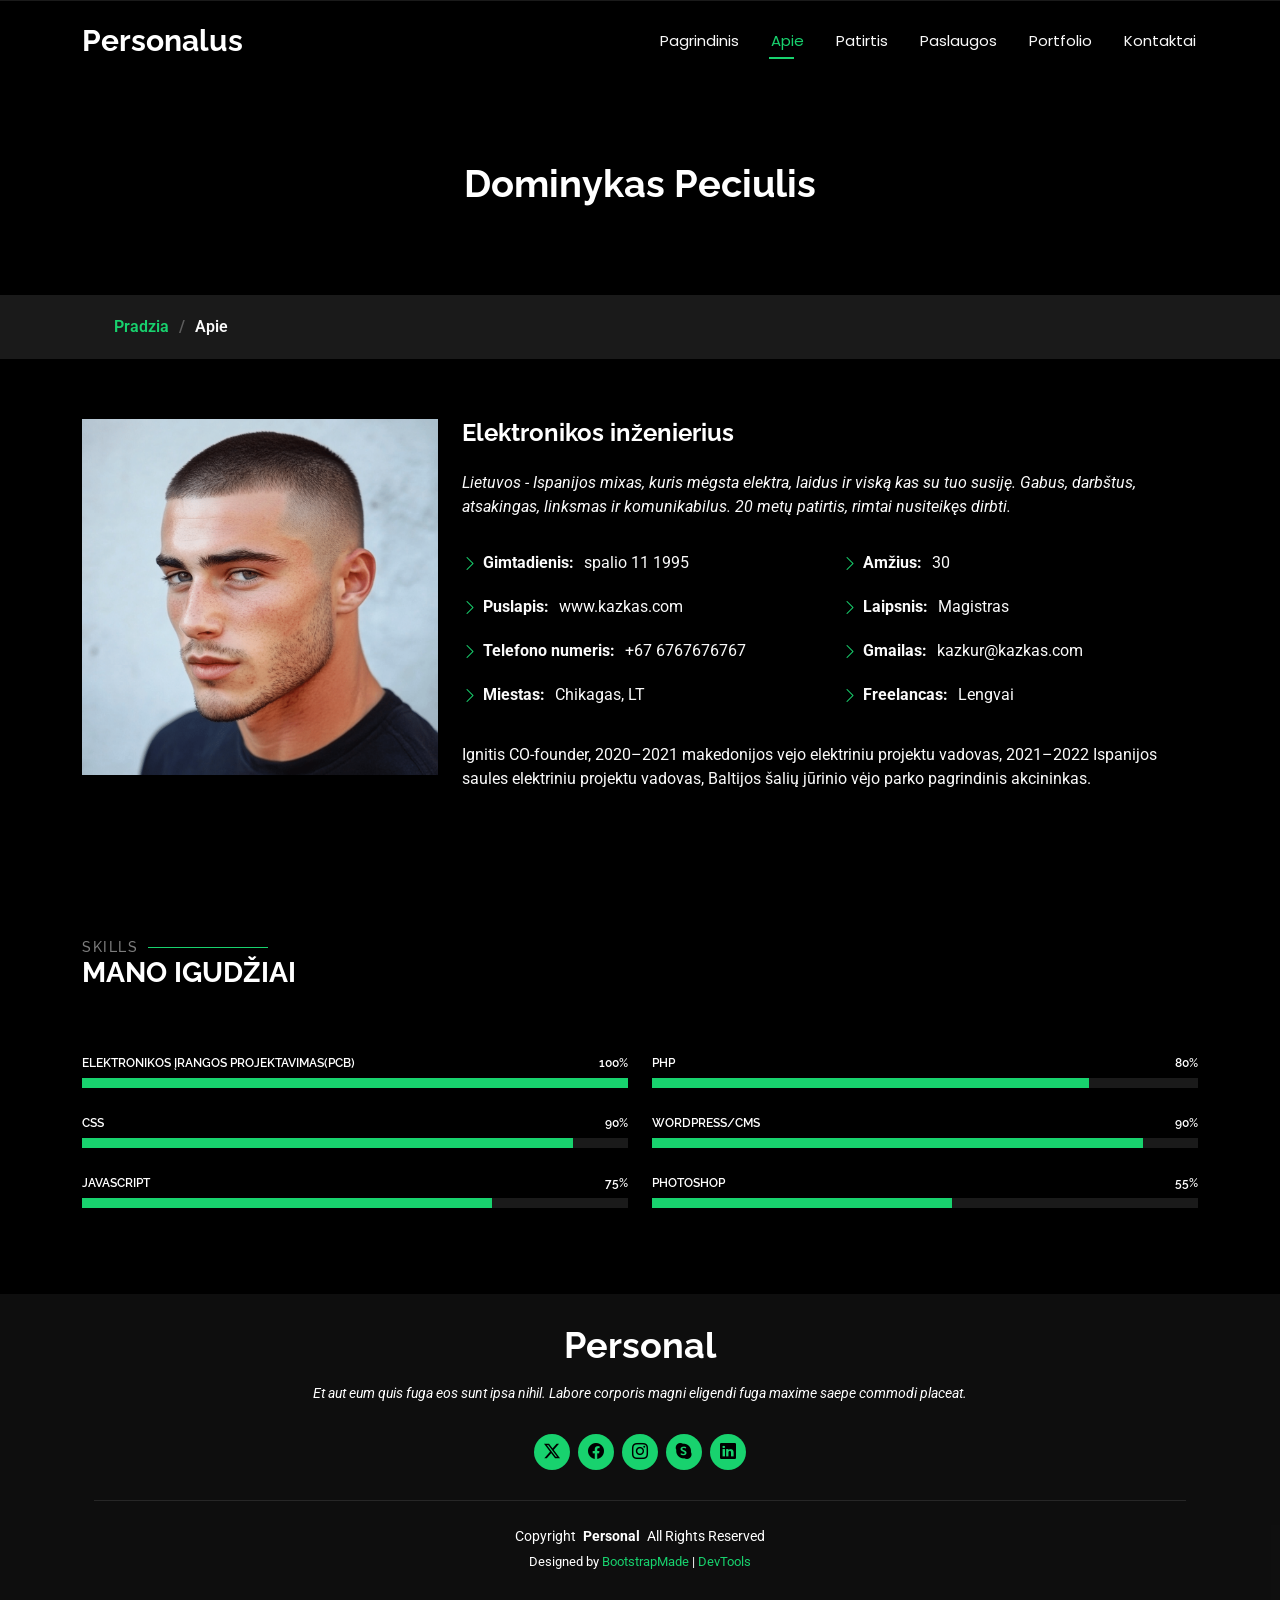
==== commit ce823a04: "." ====
--- a/about.html
+++ b/about.html
@@ -44,17 +44,17 @@
       <a href="index.html" class="logo d-flex align-items-center">
         <!-- Uncomment the line below if you also wish to use an image logo -->
         <!-- <img src="assets/img/logo.webp" alt=""> -->
-        <h1 class="sitename">Personal</h1>
+        <h1 class="sitename">Personalus</h1>
       </a>
 
       <nav id="navmenu" class="navmenu">
         <ul>
-          <li><a href="index.html">Home</a></li>
-          <li><a href="about.html" class="active">About</a></li>
-          <li><a href="resume.html">Resume</a></li>
-          <li><a href="services.html">Services</a></li>
+          <li><a href="index.html">Pagrindinis</a></li>
+          <li><a href="about.html" class="active">Apie</a></li>
+          <li><a href="resume.html">Patirtis</a></li>
+          <li><a href="services.html">Paslaugos</a></li>
           <li><a href="portfolio.html">Portfolio</a></li>
-          <li><a href="contact.html">Contact</a></li>
+          <li><a href="contact.html">Kontaktai</a></li>
         </ul>
         <i class="mobile-nav-toggle d-xl-none bi bi-list"></i>
       </nav>
@@ -70,7 +70,7 @@
         <div class="container">
           <div class="row d-flex justify-content-center text-center">
             <div class="col-lg-8">
-              <h1>About</h1>
+              <h1>Dominykas Peciulis</h1>
             </div>
           </div>
         </div>
@@ -78,8 +78,8 @@
       <nav class="breadcrumbs">
         <div class="container">
           <ol>
-            <li><a href="index.html">Home</a></li>
-            <li class="current">About</li>
+            <li><a href="index.html">Pradzia</a></li>
+            <li class="current">Apie</li>
           </ol>
         </div>
       </nav>
@@ -92,35 +92,34 @@
 
         <div class="row gy-4 justify-content-center">
           <div class="col-lg-4">
-            <img src="assets/img/profile-img.jpg" class="img-fluid" alt="">
+            <img src="assets/img/buzz-cut-with-fade-buzzcut-number-3.webp" class="img-fluid" alt="">
           </div>
           <div class="col-lg-8 content">
-            <h2>UI/UX Designer &amp; Web Developer.</h2>
+            <h2>Elektronikos inženierius</h2>
             <p class="fst-italic py-3">
-              Lorem ipsum dolor sit amet, consectetur adipiscing elit, sed do eiusmod tempor incididunt ut labore et dolore
-              magna aliqua.
+              Lietuvos - Ispanijos mixas, kuris mėgsta elektra, laidus ir viską kas su tuo susiję. Gabus, darbštus, atsakingas, linksmas ir komunikabilus. 20 metų patirtis, rimtai nusiteikęs dirbti. 
             </p>
             <div class="row">
               <div class="col-lg-6">
                 <ul>
-                  <li><i class="bi bi-chevron-right"></i> <strong>Birthday:</strong> <span>1 May 1995</span></li>
-                  <li><i class="bi bi-chevron-right"></i> <strong>Website:</strong> <span>www.example.com</span></li>
-                  <li><i class="bi bi-chevron-right"></i> <strong>Phone:</strong> <span>+123 456 7890</span></li>
-                  <li><i class="bi bi-chevron-right"></i> <strong>City:</strong> <span>New York, USA</span></li>
+                  <li><i class="bi bi-chevron-right"></i> <strong>Gimtadienis:</strong> <span>spalio 11 1995</span></li>
+                  <li><i class="bi bi-chevron-right"></i> <strong>Puslapis:</strong> <span>www.kazkas.com</span></li>
+                  <li><i class="bi bi-chevron-right"></i> <strong>Telefono numeris:</strong> <span>+67 6767676767</span></li>
+                  <li><i class="bi bi-chevron-right"></i> <strong>Miestas:</strong> <span>Chikagas, LT</span></li>
                 </ul>
               </div>
               <div class="col-lg-6">
                 <ul>
-                  <li><i class="bi bi-chevron-right"></i> <strong>Age:</strong> <span>30</span></li>
-                  <li><i class="bi bi-chevron-right"></i> <strong>Degree:</strong> <span>Master</span></li>
-                  <li><i class="bi bi-chevron-right"></i> <strong>Email:</strong> <span>email@example.com</span></li>
-                  <li><i class="bi bi-chevron-right"></i> <strong>Freelance:</strong> <span>Available</span></li>
+                  <li><i class="bi bi-chevron-right"></i> <strong>Amžius:</strong> <span>30</span></li>
+                  <li><i class="bi bi-chevron-right"></i> <strong>Laipsnis:</strong> <span>Magistras</span></li>
+                  <li><i class="bi bi-chevron-right"></i> <strong>Gmailas:</strong> <span>kazkur@kazkas.com</span></li>
+                  <li><i class="bi bi-chevron-right"></i> <strong>Freelancas:</strong> <span>Lengvai</span></li>
                 </ul>
               </div>
             </div>
             <p class="py-3">
-              Officiis eligendi itaque labore et dolorum mollitia officiis optio vero. Quisquam sunt adipisci omnis et ut. Nulla accusantium dolor incidunt officia tempore. Et eius omnis.
-              Cupiditate ut dicta maxime officiis quidem quia. Sed et consectetur qui quia repellendus itaque neque.
+              Ignitis CO-founder, 2020–2021 makedonijos vejo elektriniu projektu vadovas, 2021–2022 Ispanijos saules elektriniu projektu vadovas,
+              Baltijos šalių jūrinio vėjo parko pagrindinis akcininkas.
             </p>
           </div>
         </div>
@@ -135,7 +134,7 @@
       <!-- Section Title -->
       <div class="container section-title" data-aos="fade-up">
         <h2>Skills</h2>
-        <div><span>My</span> <span class="description-title">Skills</span></div>
+        <div><span>Mano</span> <span class="description-title">Igudžiai</span></div>
       </div><!-- End Section Title -->
 
       <div class="container" data-aos="fade-up" data-aos-delay="100">
@@ -145,7 +144,7 @@
           <div class="col-lg-6">
 
             <div class="progress">
-              <span class="skill"><span>HTML</span> <i class="val">100%</i></span>
+              <span class="skill"><span>elektronikos įrangos projektavimas(PCB)</span> <i class="val">100%</i></span>
               <div class="progress-bar-wrap">
                 <div class="progress-bar" role="progressbar" aria-valuenow="100" aria-valuemin="0" aria-valuemax="100"></div>
               </div>
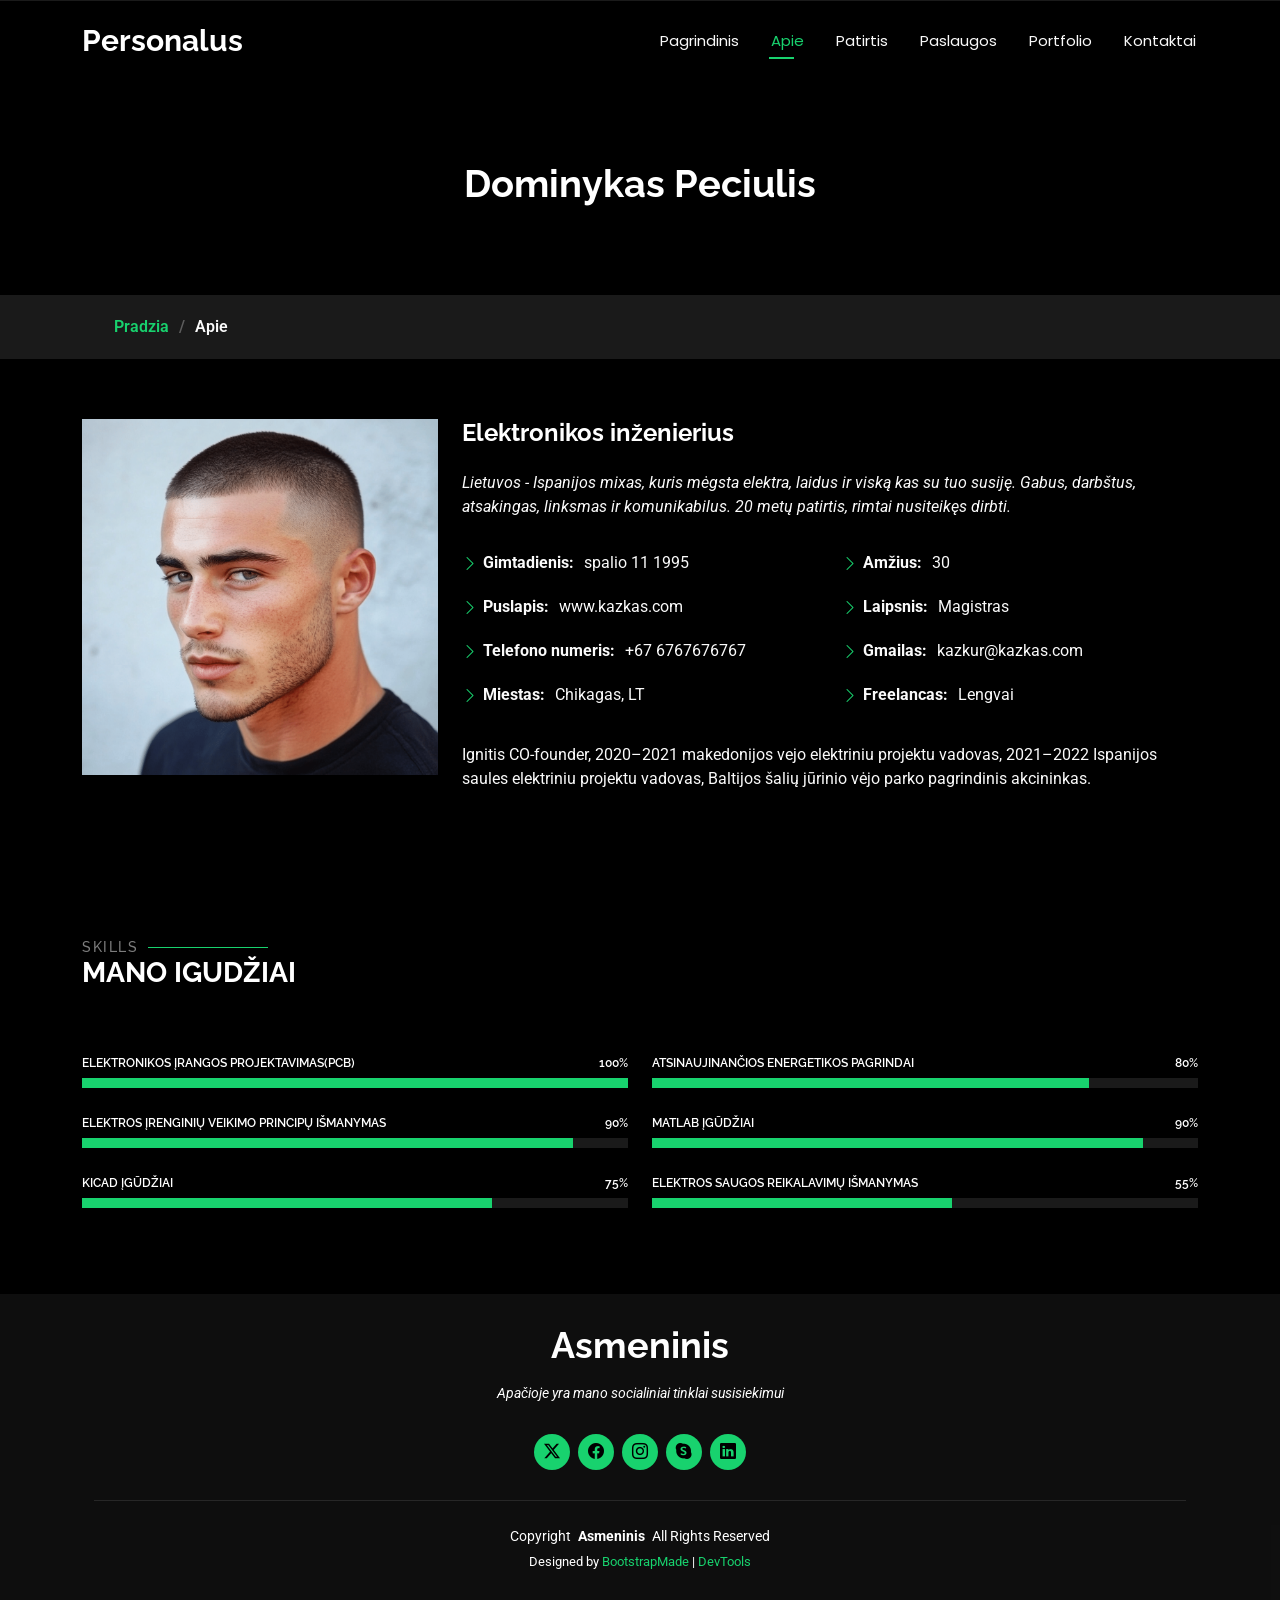
==== commit 96a96245: ";" ====
--- a/about.html
+++ b/about.html
@@ -9,8 +9,8 @@
   <meta name="keywords" content="">
 
   <!-- Favicons -->
-  <link href="assets/img/favicon.png" rel="icon">
-  <link href="assets/img/apple-touch-icon.png" rel="apple-touch-icon">
+  <link href="assets/img/oco.png" rel="icon">
+  <link href="assets/img/oco.png" rel="apple-touch-icon">
 
   <!-- Fonts -->
   <link href="https://fonts.googleapis.com" rel="preconnect">
@@ -151,14 +151,14 @@
             </div><!-- End Skills Item -->
 
             <div class="progress">
-              <span class="skill"><span>CSS</span> <i class="val">90%</i></span>
+              <span class="skill"><span>elektros įrenginių veikimo principų išmanymas</span> <i class="val">90%</i></span>
               <div class="progress-bar-wrap">
                 <div class="progress-bar" role="progressbar" aria-valuenow="90" aria-valuemin="0" aria-valuemax="100"></div>
               </div>
             </div><!-- End Skills Item -->
 
             <div class="progress">
-              <span class="skill"><span>JavaScript</span> <i class="val">75%</i></span>
+              <span class="skill"><span>Kicad įgūdžiai</span> <i class="val">75%</i></span>
               <div class="progress-bar-wrap">
                 <div class="progress-bar" role="progressbar" aria-valuenow="75" aria-valuemin="0" aria-valuemax="100"></div>
               </div>
@@ -169,21 +169,21 @@
           <div class="col-lg-6">
 
             <div class="progress">
-              <span class="skill"><span>PHP</span> <i class="val">80%</i></span>
+              <span class="skill"><span>Atsinaujinančios energetikos pagrindai</span> <i class="val">80%</i></span>
               <div class="progress-bar-wrap">
                 <div class="progress-bar" role="progressbar" aria-valuenow="80" aria-valuemin="0" aria-valuemax="100"></div>
               </div>
             </div><!-- End Skills Item -->
 
             <div class="progress">
-              <span class="skill"><span>WordPress/CMS</span> <i class="val">90%</i></span>
+              <span class="skill"><span>MATLAB įgūdžiai</span> <i class="val">90%</i></span>
               <div class="progress-bar-wrap">
                 <div class="progress-bar" role="progressbar" aria-valuenow="90" aria-valuemin="0" aria-valuemax="100"></div>
               </div>
             </div><!-- End Skills Item -->
 
             <div class="progress">
-              <span class="skill"><span>Photoshop</span> <i class="val">55%</i></span>
+              <span class="skill"><span>Elektros saugos reikalavimų išmanymas</span> <i class="val">55%</i></span>
               <div class="progress-bar-wrap">
                 <div class="progress-bar" role="progressbar" aria-valuenow="55" aria-valuemin="0" aria-valuemax="100"></div>
               </div>
@@ -201,8 +201,8 @@
 
   <footer id="footer" class="footer dark-background">
     <div class="container">
-      <h3 class="sitename">Personal</h3>
-      <p>Et aut eum quis fuga eos sunt ipsa nihil. Labore corporis magni eligendi fuga maxime saepe commodi placeat.</p>
+      <h3 class="sitename">Asmeninis</h3>
+      <p>Apačioje yra mano socialiniai tinklai susisiekimui</p>
       <div class="social-links d-flex justify-content-center">
         <a href=""><i class="bi bi-twitter-x"></i></a>
         <a href=""><i class="bi bi-facebook"></i></a>
@@ -212,7 +212,7 @@
       </div>
       <div class="container">
         <div class="copyright">
-          <span>Copyright</span> <strong class="px-1 sitename">Personal</strong> <span>All Rights Reserved</span>
+          <span>Copyright</span> <strong class="px-1 sitename">Asmeninis</strong> <span>All Rights Reserved</span>
         </div>
         <div class="credits">
           <!-- All the links in the footer should remain intact. -->
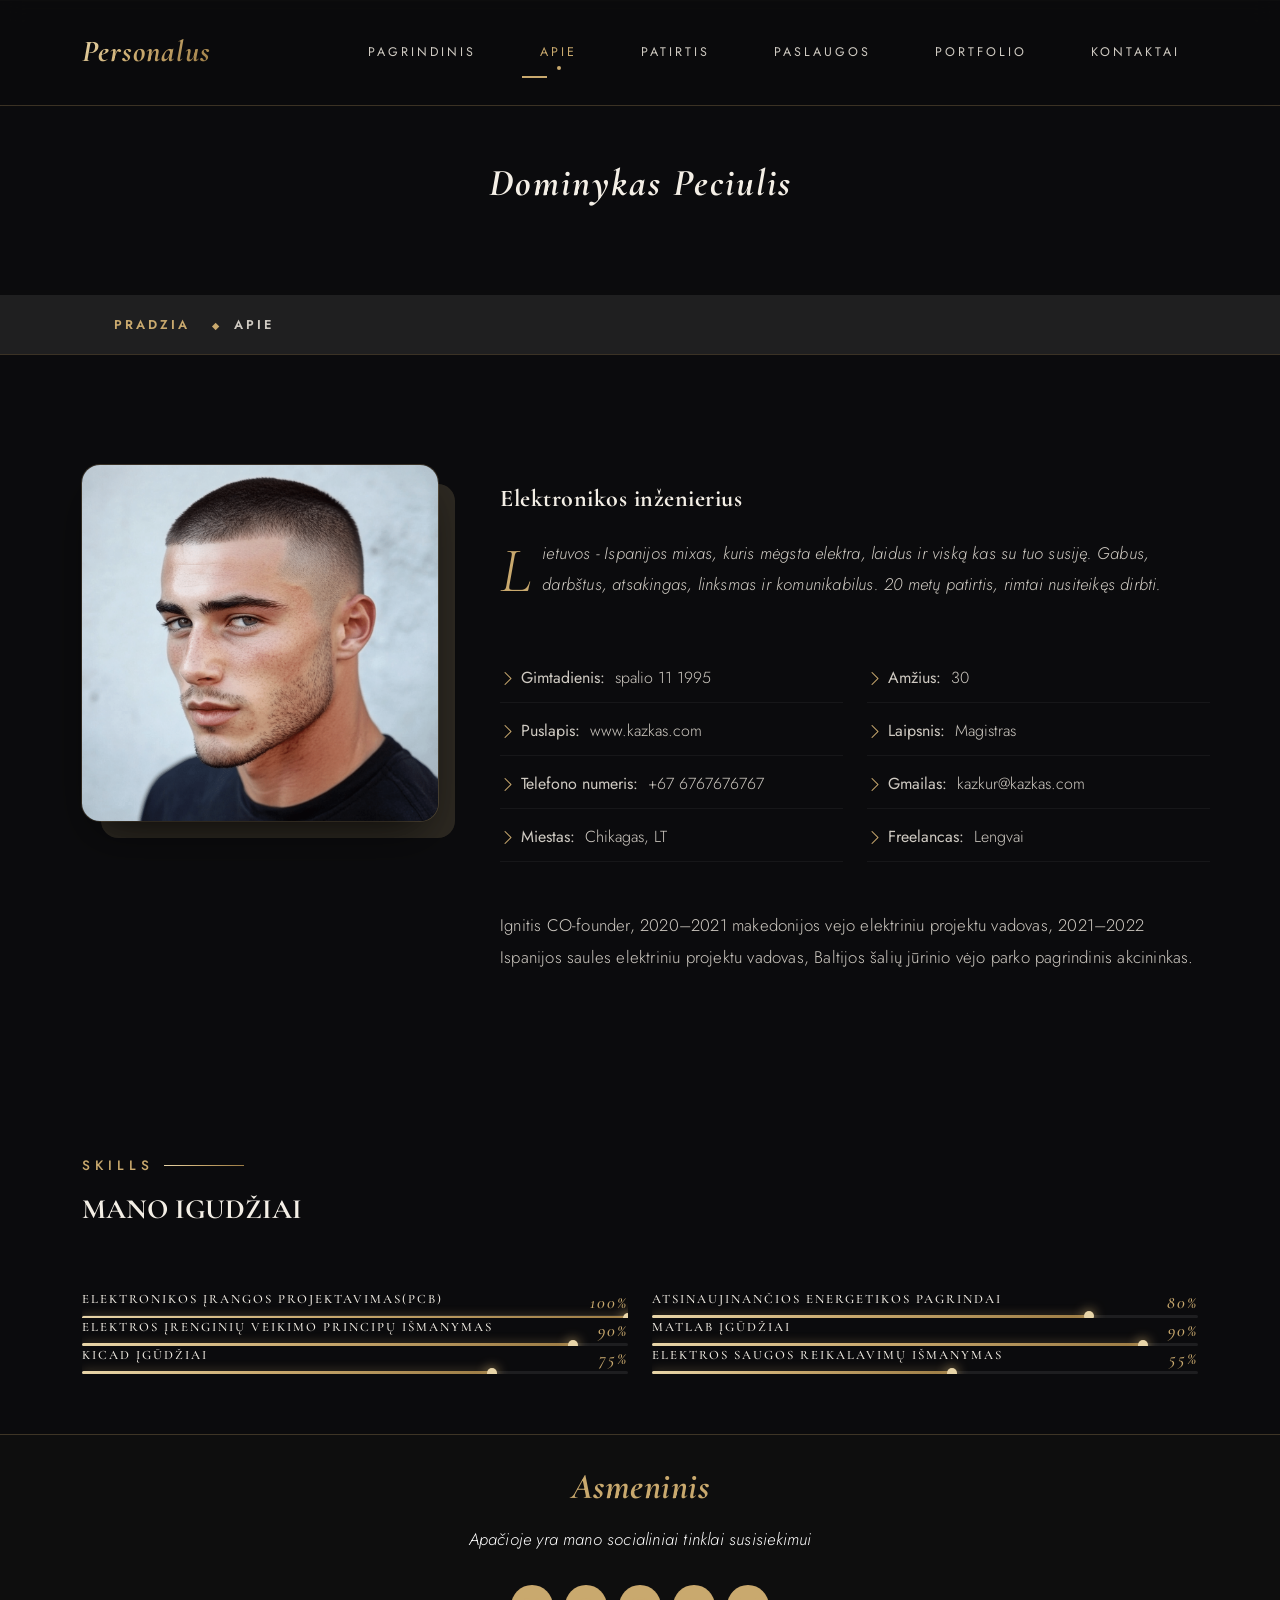
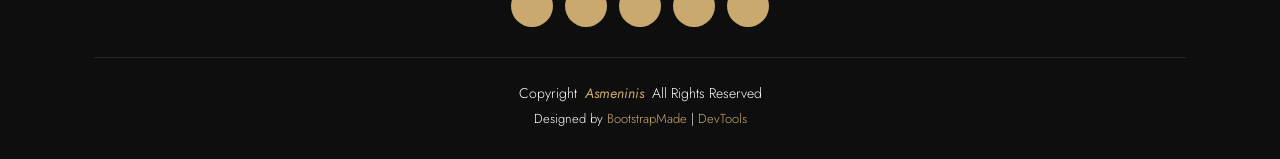
==== commit d350c932: ";;" ====
--- a/about.html
+++ b/about.html
@@ -26,6 +26,7 @@
 
   <!-- Main CSS File -->
   <link href="assets/css/main.css" rel="stylesheet">
+  <link href="assets/css/custom.css" rel="stylesheet">
 
   <!-- =======================================================
   * Template Name: Personal
--- a/assets/css/custom.css
+++ b/assets/css/custom.css
@@ -0,0 +1,678 @@
+/* =========================================================
+   custom.css – „Elegant Gold“ tema BootstrapMade „Personal“ šablonui
+   Prijunkite VISUOSE puslapiuose <head> dalyje PO main.css:
+   <link href="assets/css/custom.css" rel="stylesheet">
+   ========================================================= */
+
+@import url('https://fonts.googleapis.com/css2?family=Cormorant+Garamond:ital,wght@0,500;0,600;0,700;1,500&family=Jost:wght@300;400;500;600&display=swap');
+
+:root {
+  --default-font: 'Jost', 'Helvetica Neue', Arial, sans-serif;
+  --heading-font: 'Cormorant Garamond', Georgia, serif;
+  --nav-font: 'Jost', Arial, sans-serif;
+
+  --accent-color: #c9a96e;          /* šampano auksas */
+  --nav-hover-color: #c9a96e;
+  --background-color: #0b0b0d;
+  --surface-color: #141417;
+  --default-color: #cfcac2;
+  --heading-color: #f4efe6;
+
+  --gold-light: #e8d5a8;
+  --gold-dark: #9c7c45;
+  --gold-gradient: linear-gradient(135deg, #e8d5a8 0%, #c9a96e 45%, #9c7c45 100%);
+  --line: rgba(201, 169, 110, 0.25);
+  --radius: 18px;
+  --shadow: 0 20px 45px -15px rgba(0, 0, 0, 0.7);
+  --shadow-gold: 0 10px 30px -10px rgba(201, 169, 110, 0.45);
+  --ease: cubic-bezier(0.22, 1, 0.36, 1);
+
+  /* 6. Kontrastas: mobilus meniu tamsus (šablone jis baltas, o auksas ant baltos blogai matosi) */
+  --nav-mobile-background-color: #141417;
+  --nav-dropdown-background-color: #141417;
+  --nav-dropdown-color: #cfcac2;
+  --nav-dropdown-hover-color: #c9a96e;
+  --contrast-color: #0b0b0d;
+}
+
+/* Tamsūs fonai ir subtilus švytėjimas */
+body {
+  font-family: var(--default-font);
+  font-weight: 300;
+  background:
+    radial-gradient(ellipse at top, rgba(201, 169, 110, 0.06), transparent 60%),
+    var(--background-color);
+  color: var(--default-color);
+  -webkit-font-smoothing: antialiased;
+}
+::selection {
+  background: var(--accent-color);
+  color: #0b0b0d;
+}
+
+/* =========================================================
+   2. TIPOGRAFIJA
+   ========================================================= */
+
+/* 2b. Antraštės h1–h6 */
+h1, h2, h3, h4, h5, h6 {
+  font-family: var(--heading-font);
+  color: var(--heading-color);
+  font-weight: 600;
+  letter-spacing: 0.5px;
+  line-height: 1.2;
+}
+h1 { font-size: 3.4rem; font-weight: 700; }
+h2 { font-size: 2.6rem; }
+h3 { font-size: 2rem; font-style: italic; color: var(--accent-color); }
+h4 { font-size: 1.55rem; }
+h5 {
+  font-family: var(--default-font);
+  font-size: 0.85rem;
+  font-weight: 500;
+  text-transform: uppercase;
+  letter-spacing: 3px;
+  color: var(--accent-color);
+}
+h6 {
+  font-family: var(--default-font);
+  font-size: 0.75rem;
+  font-weight: 500;
+  text-transform: uppercase;
+  letter-spacing: 4px;
+}
+
+/* Logotipas */
+.header .logo h1 {
+  font-size: 1.9rem;
+  font-weight: 700;
+  font-style: italic;
+  letter-spacing: 1px;
+  background: var(--gold-gradient);
+  -webkit-background-clip: text;
+  background-clip: text;
+  color: transparent;
+}
+
+/* Hero */
+.hero h2 {
+  font-size: clamp(2.8rem, 6vw, 5rem);
+  font-weight: 700;
+  letter-spacing: 1px;
+  background: var(--gold-gradient);
+  -webkit-background-clip: text;
+  background-clip: text;
+  color: transparent;
+}
+.hero p {
+  font-family: var(--heading-font);
+  font-size: 1.7rem;
+  font-style: italic;
+  color: var(--heading-color);
+}
+.hero p span {
+  color: var(--accent-color);
+  border-bottom: 1px solid var(--line);
+  padding-bottom: 2px;
+}
+
+/* Puslapio pavadinimas */
+.page-title {
+  border-bottom: 1px solid var(--line);
+}
+.page-title h1 {
+  font-size: 3rem;
+  font-style: italic;
+  letter-spacing: 2px;
+}
+
+/* Sekcijų pavadinimai: maža antraštė + ornamentas */
+.section-title h2 {
+  font-family: var(--default-font);
+  font-size: 0.85rem;
+  font-weight: 500;
+  text-transform: uppercase;
+  letter-spacing: 5px;
+  color: var(--accent-color);
+  padding-bottom: 18px;
+}
+.section-title h2::after {
+  width: 80px;
+  height: 1px;
+  background: var(--gold-gradient);
+}
+.section-title p {
+  font-family: var(--heading-font);
+  font-size: 2.4rem;
+  font-weight: 600;
+  color: var(--heading-color);
+}
+
+/* 2c. Pastraipos */
+p {
+  font-size: 1.05rem;
+  font-weight: 300;
+  line-height: 1.9;
+  letter-spacing: 0.2px;
+  margin-bottom: 1.3rem;
+}
+p em, p i:not(.bi) {
+  font-family: var(--heading-font);
+  font-size: 1.2em;
+  color: var(--gold-light);
+}
+.about .content > p:first-of-type::first-letter {
+  float: left;
+  font-family: var(--heading-font);
+  font-size: 4rem;
+  line-height: 0.85;
+  padding: 6px 10px 0 0;
+  color: var(--accent-color);
+}
+
+/* =========================================================
+   3. KOMPONENTAI
+   ========================================================= */
+
+/* 3a. Mygtukai: kontūriniai su auksiniu užpildymu */
+.btn,
+.php-email-form button[type="submit"] {
+  position: relative;
+  overflow: hidden;
+  z-index: 1;
+  font-family: var(--default-font);
+  font-size: 0.8rem;
+  font-weight: 500;
+  text-transform: uppercase;
+  letter-spacing: 3px;
+  color: var(--accent-color);
+  background: transparent;
+  border: 1px solid var(--accent-color);
+  border-radius: 0;
+  padding: 14px 38px;
+  transition: color 0.45s var(--ease), box-shadow 0.45s var(--ease), transform 0.2s;
+}
+.btn::before,
+.php-email-form button[type="submit"]::before {
+  content: "";
+  position: absolute;
+  inset: 0;
+  z-index: -1;
+  background: var(--gold-gradient);
+  transform: scaleX(0);
+  transform-origin: right;
+  transition: transform 0.45s var(--ease);
+}
+.btn:hover,
+.php-email-form button[type="submit"]:hover {
+  color: #0b0b0d;
+  box-shadow: var(--shadow-gold);
+}
+.btn:hover::before,
+.php-email-form button[type="submit"]:hover::before {
+  transform: scaleX(1);
+  transform-origin: left;
+}
+.btn:active,
+.php-email-form button[type="submit"]:active {
+  transform: scale(0.97);
+  box-shadow: none;
+}
+
+/* Portfolio filtrai */
+.portfolio .portfolio-filters li {
+  font-family: var(--default-font);
+  font-size: 0.78rem;
+  font-weight: 500;
+  text-transform: uppercase;
+  letter-spacing: 3px;
+  color: var(--default-color);
+  border: 1px solid transparent;
+  padding: 8px 20px;
+  transition: all 0.3s var(--ease);
+}
+.portfolio .portfolio-filters li:hover {
+  color: var(--accent-color);
+  border-color: var(--line);
+}
+.portfolio .portfolio-filters li:active,
+.portfolio .portfolio-filters li.filter-active {
+  color: #0b0b0d;
+  background: var(--gold-gradient);
+  border-color: transparent;
+}
+
+/* 3b. Nuorodos: auksinė linija išsiplečia iš centro */
+a {
+  color: var(--accent-color);
+  text-decoration: none;
+  transition: color 0.3s var(--ease);
+}
+a:hover {
+  color: var(--gold-light);
+}
+a:active {
+  color: var(--gold-dark);
+}
+main p a,
+main li a:not(.btn) {
+  background-image: linear-gradient(var(--accent-color), var(--accent-color));
+  background-size: 0% 1px;
+  background-position: 50% 100%;
+  background-repeat: no-repeat;
+  transition: background-size 0.4s var(--ease), color 0.3s;
+}
+main p a:hover,
+main li a:not(.btn):hover {
+  background-size: 100% 1px;
+}
+
+/* Breadcrumbs */
+.page-title .breadcrumbs ol li,
+.page-title .breadcrumbs ol li a {
+  font-size: 0.8rem;
+  text-transform: uppercase;
+  letter-spacing: 3px;
+}
+.page-title .breadcrumbs ol li a {
+  color: var(--accent-color);
+}
+.page-title .breadcrumbs ol li + li::before {
+  content: "◆";
+  font-size: 0.55rem;
+  color: var(--accent-color);
+  padding: 0 12px;
+}
+
+/* Socialinės ikonos */
+.hero .social-links a,
+.footer .social-links a {
+  width: 42px;
+  height: 42px;
+  display: inline-flex;
+  align-items: center;
+  justify-content: center;
+  border: 1px solid var(--line);
+  border-radius: 50%;
+  color: var(--accent-color);
+  margin: 0 6px;
+  transition: all 0.35s var(--ease);
+}
+.hero .social-links a:hover,
+.footer .social-links a:hover {
+  background: var(--gold-gradient);
+  color: #0b0b0d;
+  border-color: transparent;
+  transform: translateY(-4px);
+  box-shadow: var(--shadow-gold);
+}
+
+/* =========================================================
+   4. IŠDĖSTYMAS
+   ========================================================= */
+
+/* 4a. Margin / Padding */
+.about.section,
+.resume.section,
+.portfolio.section {
+  padding: 110px 0 90px;
+}
+.about .content {
+  padding: 20px 0 0 50px;
+}
+.about .content ul {
+  margin: 28px 0 32px;
+}
+.about .content ul li {
+  margin-bottom: 16px;
+  padding-bottom: 12px;
+  border-bottom: 1px solid rgba(255, 255, 255, 0.05);
+}
+.about .content ul i {
+  color: var(--accent-color);
+}
+.resume .resume-title {
+  font-style: italic;
+  margin: 40px 0 30px;
+}
+.resume .resume-item {
+  margin-bottom: 34px;
+  padding: 30px 36px;
+}
+.portfolio .portfolio-filters {
+  margin-bottom: 50px;
+}
+.portfolio .isotope-container > div {
+  margin-bottom: 16px;
+}
+@media (max-width: 991px) {
+  .about .content { padding: 30px 0 0; }
+}
+
+/* 4b. Turinio blokai: stiklo kortelės */
+.about img.img-fluid {
+  border-radius: var(--radius);
+  box-shadow: var(--shadow), 0 0 0 1px var(--line), 18px 18px 0 -1px rgba(201, 169, 110, 0.18);
+  filter: grayscale(25%) contrast(1.05);
+  transition: filter 0.6s var(--ease);
+}
+.about img.img-fluid:hover {
+  filter: none;
+}
+
+.resume .resume-item {
+  background: linear-gradient(145deg, rgba(255, 255, 255, 0.04), rgba(255, 255, 255, 0.01));
+  backdrop-filter: blur(8px);
+  border: 1px solid var(--line);
+  border-left: 2px solid var(--accent-color);
+  border-radius: var(--radius);
+  box-shadow: var(--shadow);
+  transition: transform 0.4s var(--ease), box-shadow 0.4s var(--ease);
+}
+.resume .resume-item:hover {
+  transform: translateX(6px);
+  box-shadow: var(--shadow), var(--shadow-gold);
+}
+.resume .resume-item::before {
+  background: var(--background-color);
+  border: 2px solid var(--accent-color);
+  box-shadow: 0 0 12px rgba(201, 169, 110, 0.6);
+}
+.resume .resume-item h4 {
+  font-size: 1.6rem;
+}
+.resume .resume-item h5 {
+  display: inline-block;
+  background: transparent;
+  border: 1px solid var(--line);
+  border-radius: 30px;
+  padding: 5px 16px;
+}
+
+.portfolio .portfolio-content {
+  border-radius: var(--radius);
+  border: 1px solid var(--line);
+  box-shadow: var(--shadow);
+  overflow: hidden;
+  transition: transform 0.5s var(--ease), box-shadow 0.5s var(--ease);
+}
+.portfolio .portfolio-content img {
+  transition: transform 0.8s var(--ease);
+}
+.portfolio .portfolio-content:hover {
+  transform: translateY(-8px);
+  box-shadow: var(--shadow), var(--shadow-gold);
+}
+.portfolio .portfolio-content:hover img {
+  transform: scale(1.06);
+}
+.portfolio .portfolio-content .portfolio-info {
+  background: linear-gradient(to top, rgba(11, 11, 13, 0.95), rgba(11, 11, 13, 0.4));
+  border-top: 1px solid var(--accent-color);
+}
+.portfolio .portfolio-content .portfolio-info h4 {
+  font-family: var(--default-font);
+  font-size: 0.75rem;
+  text-transform: uppercase;
+  letter-spacing: 3px;
+  color: #0b0b0d;
+  background: var(--gold-gradient);
+}
+
+/* =========================================================
+   5. PASIRINKTI KOMPONENTAI
+   ========================================================= */
+
+/* 5.1 Navigacijos juosta */
+.header {
+  background: rgba(11, 11, 13, 0.75);
+  backdrop-filter: blur(14px) saturate(140%);
+  -webkit-backdrop-filter: blur(14px) saturate(140%);
+  border-bottom: 1px solid var(--line);
+  padding: 18px 0;
+}
+@media (min-width: 1200px) {
+  .navmenu a,
+  .navmenu a:focus {
+    font-size: 0.78rem;
+    font-weight: 400;
+    text-transform: uppercase;
+    letter-spacing: 3px;
+    color: var(--default-color);
+    position: relative;
+    padding: 10px 18px;
+  }
+  .navmenu a::after {
+    content: "";
+    position: absolute;
+    left: 50%;
+    bottom: 2px;
+    width: 4px;
+    height: 4px;
+    border-radius: 50%;
+    background: var(--accent-color);
+    transform: translateX(-50%) scale(0);
+    transition: transform 0.35s var(--ease);
+  }
+  .navmenu li:hover > a,
+  .navmenu .active {
+    color: var(--accent-color);
+  }
+  .navmenu li:hover > a::after,
+  .navmenu .active::after {
+    transform: translateX(-50%) scale(1);
+  }
+}
+
+/* 5.2 Progreso juostos */
+.skills .progress {
+  height: auto;
+  background: none;
+}
+.skills .progress .skill {
+  font-size: 0.8rem;
+  font-weight: 500;
+  text-transform: uppercase;
+  letter-spacing: 2px;
+}
+.skills .progress .skill .val {
+  font-family: var(--heading-font);
+  font-size: 1.1rem;
+  font-style: italic;
+  color: var(--accent-color);
+}
+.skills .progress-bar-wrap {
+  height: 3px;
+  background: rgba(255, 255, 255, 0.08);
+  border-radius: 3px;
+  overflow: visible;
+}
+.skills .progress-bar {
+  position: relative;
+  height: 3px;
+  background: var(--gold-gradient);
+  border-radius: 3px;
+  box-shadow: 0 0 10px rgba(201, 169, 110, 0.5);
+  overflow: visible;
+}
+.skills .progress-bar::after {
+  content: "";
+  position: absolute;
+  right: -5px;
+  top: 50%;
+  width: 10px;
+  height: 10px;
+  border-radius: 50%;
+  background: var(--gold-light);
+  transform: translateY(-50%);
+  box-shadow: 0 0 12px var(--accent-color);
+}
+
+/* 5.3 „Į viršų“ mygtukas */
+.scroll-top {
+  width: 50px;
+  height: 50px;
+  border-radius: 50%;
+  background: rgba(11, 11, 13, 0.8);
+  border: 1px solid var(--accent-color);
+  backdrop-filter: blur(6px);
+  transition: all 0.4s var(--ease);
+}
+.scroll-top i {
+  font-size: 28px;
+  color: var(--accent-color);
+  transition: color 0.3s;
+}
+.scroll-top:hover {
+  background: var(--gold-gradient);
+  transform: translateY(-4px);
+  box-shadow: var(--shadow-gold);
+}
+.scroll-top:hover i {
+  color: #0b0b0d;
+}
+
+/* Footer */
+.footer {
+  border-top: 1px solid var(--line);
+}
+.footer .sitename {
+  font-style: italic;
+  color: var(--accent-color);
+}
+
+/* Preloader auksinis */
+#preloader:before {
+  border-color: var(--accent-color) transparent var(--accent-color) transparent;
+}
+
+/* =========================================================
+   HERO: nuotrauka dešinėje, patamsinta, tekstas kairėje
+   ========================================================= */
+.hero {
+  background: var(--background-color);
+  min-height: 100vh;
+  overflow: hidden;
+}
+
+/* Nuotrauka: mažesnė, dešinėje, patamsinta, kraštas susilieja su fonu */
+.hero img {
+  left: auto !important;
+  right: 0;
+  width: 58% !important;
+  height: 100% !important;
+  object-fit: cover;
+  object-position: center 30%;
+  filter: brightness(0.6) contrast(1.1) saturate(0.75);
+  -webkit-mask-image: linear-gradient(to right, transparent 0%, #000 45%);
+  mask-image: linear-gradient(to right, transparent 0%, #000 45%);
+}
+
+/* Papildomas tamsus sluoksnis (kairė tamsi -> dešinė šviesesnė) */
+.hero::before {
+  background:
+    linear-gradient(90deg, rgba(11, 11, 13, 1) 0%, rgba(11, 11, 13, 0.85) 35%, rgba(11, 11, 13, 0.25) 70%, rgba(11, 11, 13, 0.45) 100%),
+    linear-gradient(to top, rgba(11, 11, 13, 0.9) 0%, transparent 35%) !important;
+}
+
+/* Tekstas: aiškiai matomas ant tamsaus fono */
+.hero .container {
+  position: relative;
+  z-index: 3;
+  max-width: 1140px;
+}
+.hero h2 {
+  max-width: 600px;
+  line-height: 1.05;
+  filter: drop-shadow(0 4px 18px rgba(0, 0, 0, 0.8));
+}
+.hero h2::after {
+  content: "";
+  display: block;
+  width: 90px;
+  height: 1px;
+  margin-top: 22px;
+  background: var(--gold-gradient);
+}
+.hero p {
+  color: var(--heading-color);
+  text-shadow: 0 2px 12px rgba(0, 0, 0, 0.9);
+  margin-top: 18px;
+}
+.hero .social-links {
+  margin-top: 30px;
+}
+.hero .social-links a {
+  background: rgba(11, 11, 13, 0.6);
+}
+
+/* =========================================================
+   6. KONTRASTAS IR SKAITOMUMAS
+   ========================================================= */
+
+/* Mobilaus meniu nuorodos ir mygtukas */
+.mobile-nav-toggle {
+  color: var(--accent-color);
+}
+@media (max-width: 1199px) {
+  .navmenu ul {
+    border: 1px solid var(--line);
+    box-shadow: var(--shadow);
+  }
+  .navmenu a,
+  .navmenu a:focus {
+    color: var(--default-color);
+    letter-spacing: 2px;
+    text-transform: uppercase;
+    font-size: 0.85rem;
+  }
+  .navmenu a:hover,
+  .navmenu .active {
+    color: var(--accent-color);
+  }
+}
+
+/* Formos laukai – šviesus tekstas ant tamsaus fono */
+.php-email-form input,
+.php-email-form textarea {
+  background: var(--surface-color);
+  color: var(--heading-color);
+  border: 1px solid var(--line);
+}
+.php-email-form input::placeholder,
+.php-email-form textarea::placeholder {
+  color: #8f8a82;
+}
+.php-email-form input:focus,
+.php-email-form textarea:focus {
+  border-color: var(--accent-color);
+}
+
+/* Matomas fokusas naršant klaviatūra */
+a:focus-visible,
+.btn:focus-visible,
+button:focus-visible {
+  outline: 2px solid var(--accent-color);
+  outline-offset: 3px;
+}
+
+/* Smulkus tekstas neturi būti per blankus */
+.copyright,
+.credits,
+.resume .resume-item ul li,
+.about .content ul li {
+  color: var(--default-color);
+}
+
+/* Telefonuose: nuotrauka per visą plotį, bet stipriau patamsinta */
+@media (max-width: 991px) {
+  .hero img {
+    width: 100% !important;
+    filter: brightness(0.4) saturate(0.7);
+    -webkit-mask-image: none;
+    mask-image: none;
+  }
+  .hero::before {
+    background: linear-gradient(to top, rgba(11, 11, 13, 0.95) 10%, rgba(11, 11, 13, 0.5) 100%) !important;
+  }
+}
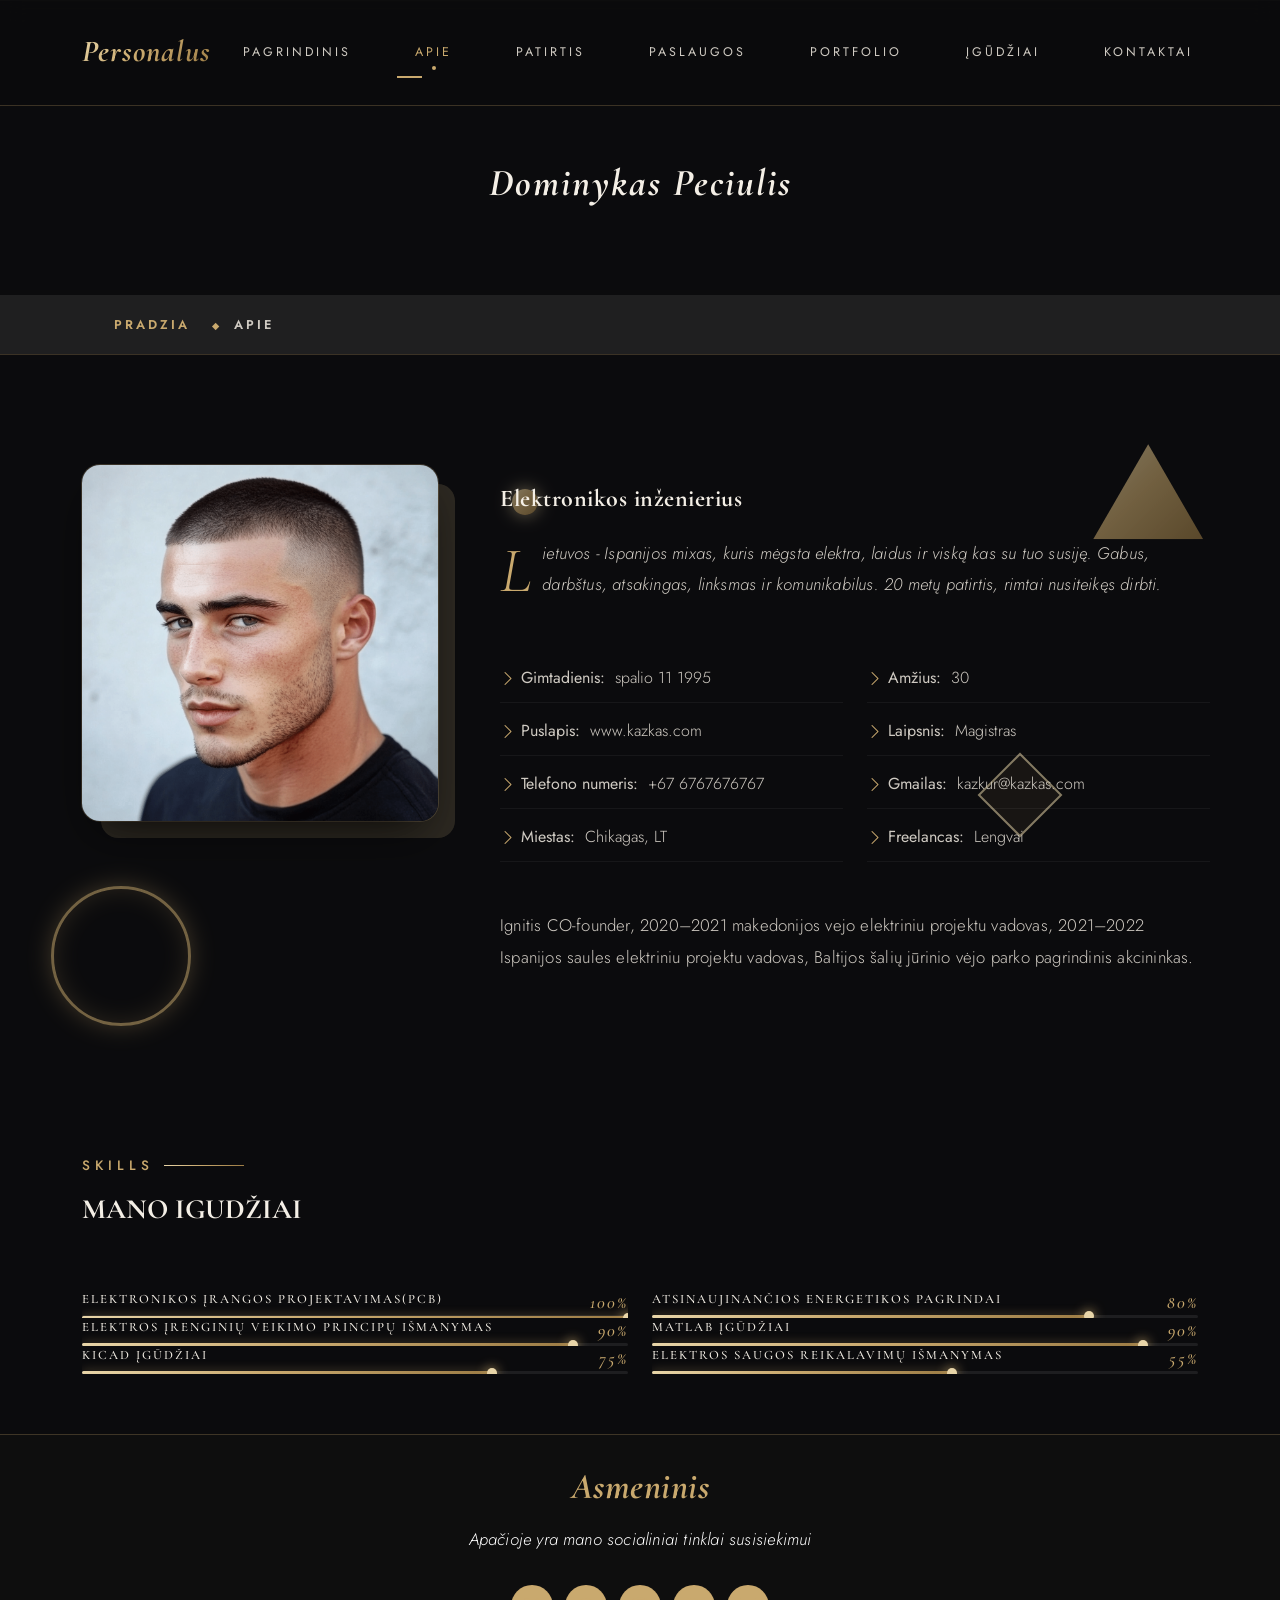
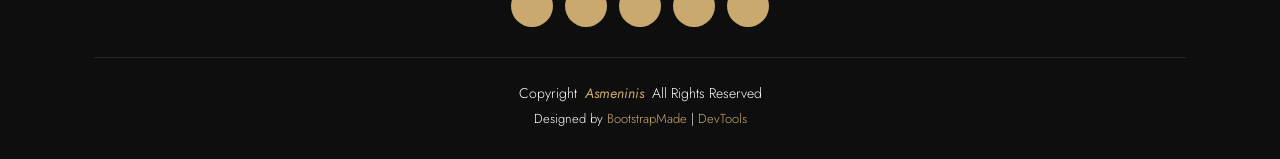
==== commit a6b4acaf: ";;" ====
--- a/about.html
+++ b/about.html
@@ -55,6 +55,7 @@
           <li><a href="resume.html">Patirtis</a></li>
           <li><a href="services.html">Paslaugos</a></li>
           <li><a href="portfolio.html">Portfolio</a></li>
+          <li><a href="skills.html">Įgūdžiai</a></li>
           <li><a href="contact.html">Kontaktai</a></li>
         </ul>
         <i class="mobile-nav-toggle d-xl-none bi bi-list"></i>
@@ -88,6 +89,13 @@
 
     <!-- About Section -->
     <section id="about" class="about section">
+
+  <div class="css-shapes" aria-hidden="true">
+    <span class="shape shape-triangle"></span>
+    <span class="shape shape-circle"></span>
+    <span class="shape shape-diamond"></span>
+    <span class="shape shape-dot"></span>
+  </div>
 
       <div class="container" data-aos="fade-up" data-aos-delay="100">
 
--- a/assets/css/custom.css
+++ b/assets/css/custom.css
@@ -675,4 +675,705 @@
   .hero::before {
     background: linear-gradient(to top, rgba(11, 11, 13, 0.95) 10%, rgba(11, 11, 13, 0.5) 100%) !important;
   }
+}
+
+/* =========================================================
+   7. ĮGŪDŽIŲ PAŽANGOS MODULIS (10 LD) – žaidimo stilius
+   ========================================================= */
+
+.skill-module {
+  --game-font: 'Cinzel', var(--heading-font);
+  --glow: 0 0 18px rgba(201, 169, 110, 0.55);
+  --c-planned: #7d776e;
+  --c-learning: #c9a96e;
+  --c-done: #f0d9a0;
+  padding: 90px 0 110px;
+  position: relative;
+  overflow: hidden;
+}
+/* Fono „žvaigždės“ */
+.skill-module::before {
+  content: "";
+  position: absolute;
+  inset: 0;
+  background-image:
+    radial-gradient(1px 1px at 12% 20%, rgba(232, 213, 168, 0.6), transparent),
+    radial-gradient(1px 1px at 68% 12%, rgba(232, 213, 168, 0.5), transparent),
+    radial-gradient(1.5px 1.5px at 85% 55%, rgba(232, 213, 168, 0.5), transparent),
+    radial-gradient(1px 1px at 30% 75%, rgba(232, 213, 168, 0.4), transparent),
+    radial-gradient(1px 1px at 52% 40%, rgba(232, 213, 168, 0.35), transparent);
+  animation: twinkle 6s ease-in-out infinite alternate;
+  pointer-events: none;
+}
+.skill-module .container {
+  position: relative;
+  z-index: 1;
+}
+
+/* Bendras „žaidimo rėmelis“ */
+.player-card,
+.stat-box,
+.kanban-column {
+  background:
+    linear-gradient(145deg, rgba(201, 169, 110, 0.07), rgba(255, 255, 255, 0.01)),
+    var(--surface-color);
+  border: 1px solid var(--line);
+  border-radius: var(--radius);
+  box-shadow: var(--shadow), inset 0 1px 0 rgba(232, 213, 168, 0.08);
+}
+
+/* ---------- 3. Žaidėjo kortelė ---------- */
+.player-card {
+  display: grid;
+  grid-template-columns: auto 1fr;
+  gap: 40px;
+  align-items: center;
+  padding: 40px 44px;
+  margin-bottom: 30px;
+  position: relative;
+}
+/* Auksiniai kampai */
+.player-card::before,
+.player-card::after {
+  content: "";
+  position: absolute;
+  width: 28px;
+  height: 28px;
+  border: 2px solid var(--accent-color);
+  pointer-events: none;
+}
+.player-card::before {
+  top: 10px; left: 10px;
+  border-right: 0; border-bottom: 0;
+  border-top-left-radius: 10px;
+}
+.player-card::after {
+  bottom: 10px; right: 10px;
+  border-left: 0; border-top: 0;
+  border-bottom-right-radius: 10px;
+}
+
+/* Lygio ženklas – šešiakampis */
+.level-badge {
+  padding: 4px;
+  background: var(--gold-gradient);
+  clip-path: polygon(50% 0, 100% 25%, 100% 75%, 50% 100%, 0 75%, 0 25%);
+  filter: drop-shadow(0 0 16px rgba(201, 169, 110, 0.6));
+  animation: float 4s ease-in-out infinite;
+}
+.level-hex {
+  width: 130px;
+  height: 148px;
+  display: flex;
+  flex-direction: column;
+  align-items: center;
+  justify-content: center;
+  background: radial-gradient(circle at 50% 35%, #2a2418, #0b0b0d 75%);
+  clip-path: polygon(50% 0, 100% 25%, 100% 75%, 50% 100%, 0 75%, 0 25%);
+}
+.level-word {
+  font-family: var(--game-font);
+  font-size: 0.85rem;
+  letter-spacing: 4px;
+  color: var(--accent-color);
+}
+.level-num {
+  font-family: var(--game-font);
+  font-size: 4rem;
+  font-weight: 800;
+  line-height: 1;
+  background: var(--gold-gradient);
+  -webkit-background-clip: text;
+  background-clip: text;
+  color: transparent;
+}
+
+.player-top {
+  display: flex;
+  justify-content: space-between;
+  align-items: flex-end;
+  gap: 20px;
+  margin-bottom: 18px;
+}
+.player-label {
+  display: block;
+  font-size: 0.72rem;
+  font-weight: 500;
+  text-transform: uppercase;
+  letter-spacing: 3px;
+  color: #8f8a82;
+  margin-bottom: 4px;
+}
+.player-rank {
+  font-family: var(--game-font);
+  font-size: 2.2rem;
+  font-weight: 700;
+  font-style: normal;
+  letter-spacing: 2px;
+  margin: 0;
+  background: var(--gold-gradient);
+  -webkit-background-clip: text;
+  background-clip: text;
+  color: transparent;
+}
+.player-xp {
+  text-align: right;
+}
+.xp-total {
+  font-family: var(--game-font);
+  font-size: 2.2rem;
+  font-weight: 700;
+  line-height: 1;
+  color: var(--heading-color);
+  text-shadow: var(--glow);
+}
+.xp-total small {
+  font-size: 1rem;
+  color: var(--accent-color);
+}
+
+/* ---------- 4. XP progreso juosta ---------- */
+.xp-bar {
+  position: relative;
+  height: 26px;
+  padding: 3px;
+  background: #070708;                         /* likusi dalis */
+  border: 1px solid var(--accent-color);
+  border-radius: 6px;
+  box-shadow: inset 0 2px 8px rgba(0, 0, 0, 0.8), 0 0 12px rgba(201, 169, 110, 0.2);
+  /* segmentų žymės kas 10 % */
+  background-image: repeating-linear-gradient(90deg, transparent 0 calc(10% - 1px), rgba(201, 169, 110, 0.18) calc(10% - 1px) 10%);
+}
+.xp-bar-fill {                                  /* užpildyta dalis */
+  position: relative;
+  height: 100%;
+  border-radius: 3px;
+  background: linear-gradient(180deg, #f6e6bd 0%, #c9a96e 50%, #8a6a35 100%);
+  box-shadow: 0 0 14px rgba(232, 213, 168, 0.7);
+  overflow: hidden;
+  animation: fill-in 1.6s var(--ease) both;
+}
+/* Blizgesys, bėgantis per juostą */
+.xp-bar-fill::after {
+  content: "";
+  position: absolute;
+  top: 0;
+  left: -60%;
+  width: 50%;
+  height: 100%;
+  background: linear-gradient(90deg, transparent, rgba(255, 255, 255, 0.6), transparent);
+  transform: skewX(-20deg);
+  animation: shine 2.8s ease-in-out infinite;
+}
+.xp-bar-text {
+  position: absolute;
+  inset: 0;
+  display: flex;
+  align-items: center;
+  justify-content: center;
+  font-family: var(--game-font);
+  font-size: 0.8rem;
+  font-weight: 700;
+  letter-spacing: 2px;
+  color: #fff;
+  text-shadow: 0 1px 3px #000, 0 0 6px #000;
+}
+.xp-bar-foot {
+  display: flex;
+  justify-content: space-between;
+  flex-wrap: wrap;
+  gap: 8px;
+  margin-top: 10px;
+  font-size: 0.85rem;
+  color: #a8a29a;
+}
+.xp-bar-foot strong {
+  font-weight: 500;
+  color: var(--gold-light);
+}
+.xp-bar-foot i {
+  color: var(--accent-color);
+}
+
+/* Rangų kelias */
+.rank-path {
+  list-style: none;
+  display: grid;
+  grid-template-columns: repeat(4, 1fr);
+  margin: 26px 0 0;
+  padding: 0;
+  position: relative;
+}
+.rank-path::before {
+  content: "";
+  position: absolute;
+  top: 17px;
+  left: 12.5%;
+  right: 12.5%;
+  height: 2px;
+  background: linear-gradient(90deg, var(--accent-color) 0%, var(--accent-color) 66%, #3a362f 66%);
+}
+.rank-step {
+  display: flex;
+  flex-direction: column;
+  align-items: center;
+  text-align: center;
+  gap: 4px;
+  position: relative;
+}
+.rank-dot {
+  width: 36px;
+  height: 36px;
+  display: flex;
+  align-items: center;
+  justify-content: center;
+  border-radius: 50%;
+  font-family: var(--game-font);
+  font-weight: 700;
+  font-size: 0.95rem;
+  background: var(--surface-color);
+  border: 2px solid #3a362f;
+  color: #6f6a63;
+}
+.rank-name {
+  font-size: 0.78rem;
+  font-weight: 500;
+  letter-spacing: 1px;
+  color: #8f8a82;
+}
+.rank-range {
+  font-size: 0.68rem;
+  color: #6f6a63;
+}
+.rank-step.reached .rank-dot {
+  background: var(--gold-gradient);
+  border-color: transparent;
+  color: #0b0b0d;
+}
+.rank-step.current .rank-dot {
+  background: #0b0b0d;
+  border-color: var(--gold-light);
+  color: var(--gold-light);
+  box-shadow: 0 0 0 4px rgba(201, 169, 110, 0.2), var(--glow);
+  animation: pulse 2s ease-in-out infinite;
+}
+.rank-step.reached .rank-name,
+.rank-step.current .rank-name {
+  color: var(--heading-color);
+}
+.rank-step.current .rank-name {
+  color: var(--gold-light);
+}
+
+/* ---------- 5. Statistika (pasiekimai) ---------- */
+.skill-stats {
+  display: grid;
+  grid-template-columns: repeat(3, 1fr);
+  gap: 24px;
+  margin-bottom: 50px;
+}
+.stat-box {
+  display: flex;
+  align-items: center;
+  gap: 18px;
+  padding: 22px 24px;
+  transition: transform 0.4s var(--ease), box-shadow 0.4s var(--ease), border-color 0.4s;
+}
+.stat-box:hover {
+  transform: translateY(-6px);
+  border-color: var(--accent-color);
+  box-shadow: var(--shadow), var(--shadow-gold);
+}
+.stat-icon {
+  flex: 0 0 62px;
+  width: 62px;
+  height: 62px;
+  display: flex;
+  align-items: center;
+  justify-content: center;
+  border-radius: 14px;
+  background: radial-gradient(circle at 50% 30%, #2a2418, #0b0b0d);
+  border: 1px solid var(--accent-color);
+  box-shadow: inset 0 0 12px rgba(201, 169, 110, 0.25);
+  font-size: 1.7rem;
+  color: var(--gold-light);
+}
+/* Procentų žiedas */
+.stat-ring {
+  border: 0;
+  border-radius: 50%;
+  background: conic-gradient(var(--accent-color) calc(var(--p) * 1%), #2a2620 0);
+  position: relative;
+}
+.stat-ring::before {
+  content: "";
+  position: absolute;
+  inset: 6px;
+  border-radius: 50%;
+  background: var(--surface-color);
+}
+.stat-ring span {
+  position: relative;
+  font-family: var(--game-font);
+  font-size: 0.8rem;
+  font-weight: 700;
+}
+.stat-value {
+  display: block;
+  font-family: var(--game-font);
+  font-size: 2.2rem;
+  font-weight: 700;
+  line-height: 1.1;
+  color: var(--heading-color);
+}
+.stat-label {
+  font-size: 0.72rem;
+  font-weight: 500;
+  text-transform: uppercase;
+  letter-spacing: 2px;
+  color: #a8a29a;
+}
+
+/* ---------- 2. Kanban – užduočių lenta ---------- */
+.kanban {
+  display: grid;
+  grid-template-columns: repeat(3, 1fr);
+  gap: 24px;
+  align-items: start;
+}
+.kanban-column {
+  display: flex;
+  flex-direction: column;
+  gap: 14px;
+  padding: 20px;
+  border-top: 3px solid var(--col);
+}
+.kanban-planned  { --col: var(--c-planned); }
+.kanban-learning { --col: var(--c-learning); }
+.kanban-done     { --col: var(--c-done); }
+
+.kanban-head {
+  display: flex;
+  align-items: center;
+  gap: 10px;
+  padding-bottom: 14px;
+  margin-bottom: 4px;
+  border-bottom: 1px solid var(--line);
+}
+.kanban-head i {
+  font-size: 1.2rem;
+  color: var(--col);
+}
+.kanban-head h4 {
+  flex: 1;
+  margin: 0;
+  font-family: var(--game-font);
+  font-size: 1.15rem;
+  font-weight: 700;
+  letter-spacing: 2px;
+  text-transform: uppercase;
+}
+.kanban-count {
+  min-width: 30px;
+  height: 30px;
+  display: inline-flex;
+  align-items: center;
+  justify-content: center;
+  border-radius: 8px;
+  font-family: var(--game-font);
+  font-weight: 700;
+  font-size: 0.85rem;
+  background: rgba(255, 255, 255, 0.04);
+  border: 1px solid var(--col);
+  color: var(--col);
+}
+
+/* Įgūdžio kortelė – kaip žaidimo daiktas */
+.skill-card {
+  display: flex;
+  align-items: center;
+  gap: 14px;
+  padding: 14px;
+  background: linear-gradient(135deg, rgba(255, 255, 255, 0.035), rgba(0, 0, 0, 0.2));
+  border: 1px solid rgba(255, 255, 255, 0.07);
+  border-radius: 12px;
+  transition: transform 0.3s var(--ease), border-color 0.3s, box-shadow 0.3s;
+}
+.skill-card:hover {
+  transform: translateY(-4px) scale(1.02);
+  border-color: var(--col);
+  box-shadow: 0 10px 25px -10px rgba(0, 0, 0, 0.8), 0 0 18px -4px var(--col);
+}
+.skill-icon {
+  flex: 0 0 52px;
+  width: 52px;
+  height: 52px;
+  display: flex;
+  align-items: center;
+  justify-content: center;
+  border-radius: 10px;
+  font-size: 1.6rem;
+  color: var(--col);
+  background: radial-gradient(circle at 50% 30%, rgba(255, 255, 255, 0.08), rgba(0, 0, 0, 0.4));
+  border: 1px solid var(--col);
+}
+.skill-body {
+  flex: 1;
+  min-width: 0;
+}
+.skill-name {
+  font-family: var(--default-font);
+  font-size: 1.02rem;
+  font-weight: 500;
+  letter-spacing: 0.5px;
+  margin: 0 0 8px;
+}
+.skill-meta {
+  display: flex;
+  justify-content: space-between;
+  align-items: center;
+  gap: 8px;
+}
+.skill-status {
+  display: inline-flex;
+  align-items: center;
+  gap: 4px;
+  font-size: 0.64rem;
+  font-weight: 600;
+  text-transform: uppercase;
+  letter-spacing: 1.5px;
+  padding: 3px 10px;
+  border-radius: 6px;
+  border: 1px solid;
+}
+.status-planned  { color: #a8a29a; border-color: #4a4640; }
+.status-learning { color: var(--accent-color); border-color: var(--accent-color); background: rgba(201, 169, 110, 0.08); }
+.status-done     { color: #0b0b0d; background: var(--gold-gradient); border-color: transparent; }
+.skill-xp {
+  font-family: var(--game-font);
+  font-size: 0.95rem;
+  font-weight: 700;
+  color: var(--col);
+  white-space: nowrap;
+}
+
+/* Būsenų skirtumai */
+.kanban-planned .skill-card {
+  opacity: 0.7;
+  filter: grayscale(0.6);
+}
+.kanban-planned .skill-card:hover {
+  opacity: 1;
+  filter: none;
+}
+.kanban-learning .skill-card {
+  animation: glow-pulse 2.6s ease-in-out infinite;
+}
+.kanban-done .skill-icon {
+  background: var(--gold-gradient);
+  color: #0b0b0d;
+  border-color: transparent;
+  box-shadow: 0 0 14px rgba(232, 213, 168, 0.45);
+}
+
+/* ---------- Animacijos ---------- */
+@keyframes float {
+  0%, 100% { transform: translateY(0); }
+  50%      { transform: translateY(-8px); }
+}
+@keyframes shine {
+  0%   { left: -60%; }
+  60%, 100% { left: 130%; }
+}
+@keyframes fill-in {
+  from { width: 0; }
+}
+@keyframes pulse {
+  0%, 100% { box-shadow: 0 0 0 4px rgba(201, 169, 110, 0.2), 0 0 10px rgba(201, 169, 110, 0.4); }
+  50%      { box-shadow: 0 0 0 8px rgba(201, 169, 110, 0.08), 0 0 22px rgba(201, 169, 110, 0.8); }
+}
+@keyframes glow-pulse {
+  0%, 100% { box-shadow: 0 0 0 rgba(201, 169, 110, 0); }
+  50%      { box-shadow: 0 0 16px -4px rgba(201, 169, 110, 0.6); }
+}
+@keyframes twinkle {
+  from { opacity: 0.4; }
+  to   { opacity: 1; }
+}
+
+/* ---------- Prisitaikymas ---------- */
+@media (max-width: 991px) {
+  .player-card {
+    grid-template-columns: 1fr;
+    justify-items: center;
+    padding: 34px 26px;
+    gap: 26px;
+  }
+  .player-main {
+    width: 100%;
+  }
+  .kanban {
+    grid-template-columns: 1fr;
+  }
+  .skill-stats {
+    grid-template-columns: 1fr;
+  }
+}
+@media (max-width: 575px) {
+  .player-top {
+    flex-direction: column;
+    align-items: center;
+    text-align: center;
+  }
+  .player-xp {
+    text-align: center;
+  }
+  .player-rank,
+  .xp-total {
+    font-size: 1.8rem;
+  }
+  .rank-name {
+    font-size: 0.62rem;
+    letter-spacing: 0;
+    max-width: 100%;
+    overflow-wrap: anywhere;
+  }
+  .rank-step:not(.current) .rank-name,
+  .rank-range {
+    display: none;
+  }
+}
+
+/* =========================================================
+   8. PAPILDOMA UŽDUOTIS (10 LD)
+   ========================================================= */
+
+/* ---------- 8.1 „Paslaugos“: animuotas gradientinis fonas ---------- */
+.services.section {
+  position: relative;
+  overflow: hidden;
+  background: linear-gradient(120deg,
+      #0b0b0d 0%,
+      #4a3412 20%,
+      #7a5a26 40%,
+      #2b1f10 60%,
+      #5c4218 80%,
+      #0b0b0d 100%);
+  background-size: 300% 300%;
+  animation: gradient-shift 10s ease-in-out infinite;   /* judėjimas */
+}
+/* Pulsuojantis auksinis švytėjimas virš gradiento */
+.services.section::before {
+  content: "";
+  position: absolute;
+  inset: -20%;
+  background:
+    radial-gradient(circle at 25% 30%, rgba(232, 213, 168, 0.30), transparent 40%),
+    radial-gradient(circle at 75% 70%, rgba(232, 213, 168, 0.15), transparent 45%);
+  animation: glow-breathe 6s ease-in-out infinite;       /* pulsavimas */
+  pointer-events: none;
+}
+.services.section > .container {
+  position: relative;
+  z-index: 1;
+}
+
+@keyframes gradient-shift {
+  0%   { background-position: 0% 50%; }
+  50%  { background-position: 100% 50%; }
+  100% { background-position: 0% 50%; }
+}
+@keyframes glow-breathe {
+  0%, 100% { opacity: 0.5; transform: scale(1); }
+  50%      { opacity: 1;   transform: scale(1.08); }
+}
+
+/* ---------- 8.2 „Apie“: animuotos CSS figūros ---------- */
+.about.section {
+  position: relative;
+  overflow: hidden;
+}
+.about.section > .container {
+  position: relative;
+  z-index: 1;
+}
+.css-shapes {
+  position: absolute;
+  inset: 0;
+  z-index: 0;
+  pointer-events: none;
+}
+.shape {
+  position: absolute;
+  opacity: 0.55;
+}
+
+/* 1. Trikampis – sukasi */
+.shape-triangle {
+  top: 12%;
+  right: 6%;
+  width: 110px;
+  height: 95px;
+  background: var(--gold-gradient);
+  clip-path: polygon(50% 0, 100% 100%, 0 100%);
+  filter: drop-shadow(0 0 12px rgba(201, 169, 110, 0.6));
+  animation: spin 12s linear infinite;
+}
+
+/* 2. Apskritimas (žiedas) – didėja ir mažėja */
+.shape-circle {
+  bottom: 10%;
+  left: 4%;
+  width: 140px;
+  height: 140px;
+  border-radius: 50%;
+  border: 3px solid var(--accent-color);
+  box-shadow: 0 0 25px rgba(201, 169, 110, 0.5), inset 0 0 25px rgba(201, 169, 110, 0.3);
+  animation: grow 5s ease-in-out infinite;
+}
+
+/* 3. Rombas – plūduriuoja įvairiomis kryptimis */
+.shape-diamond {
+  top: 55%;
+  right: 18%;
+  width: 60px;
+  height: 60px;
+  border: 2px solid var(--gold-light);
+  background: rgba(201, 169, 110, 0.12);
+  transform: rotate(45deg);
+  animation: floating 7s ease-in-out infinite;
+}
+
+/* 4. Mažas apskritimas – plūduriuoja */
+.shape-dot {
+  top: 18%;
+  left: 40%;
+  width: 26px;
+  height: 26px;
+  border-radius: 50%;
+  background: var(--gold-gradient);
+  box-shadow: 0 0 18px rgba(232, 213, 168, 0.8);
+  animation: floating 9s ease-in-out infinite reverse;
+}
+
+@keyframes spin {
+  from { transform: rotate(0deg); }
+  to   { transform: rotate(360deg); }
+}
+@keyframes grow {
+  0%, 100% { transform: scale(0.8); opacity: 0.35; }
+  50%      { transform: scale(1.25); opacity: 0.7; }
+}
+@keyframes floating {
+  0%   { transform: translate(0, 0) rotate(45deg); }
+  25%  { transform: translate(25px, -30px) rotate(45deg); }
+  50%  { transform: translate(-15px, -55px) rotate(45deg); }
+  75%  { transform: translate(-30px, -20px) rotate(45deg); }
+  100% { transform: translate(0, 0) rotate(45deg); }
+}
+
+@media (max-width: 991px) {
+  .shape { opacity: 0.3; }
+  .shape-triangle { width: 70px; height: 60px; }
+  .shape-circle { width: 90px; height: 90px; }
 }
